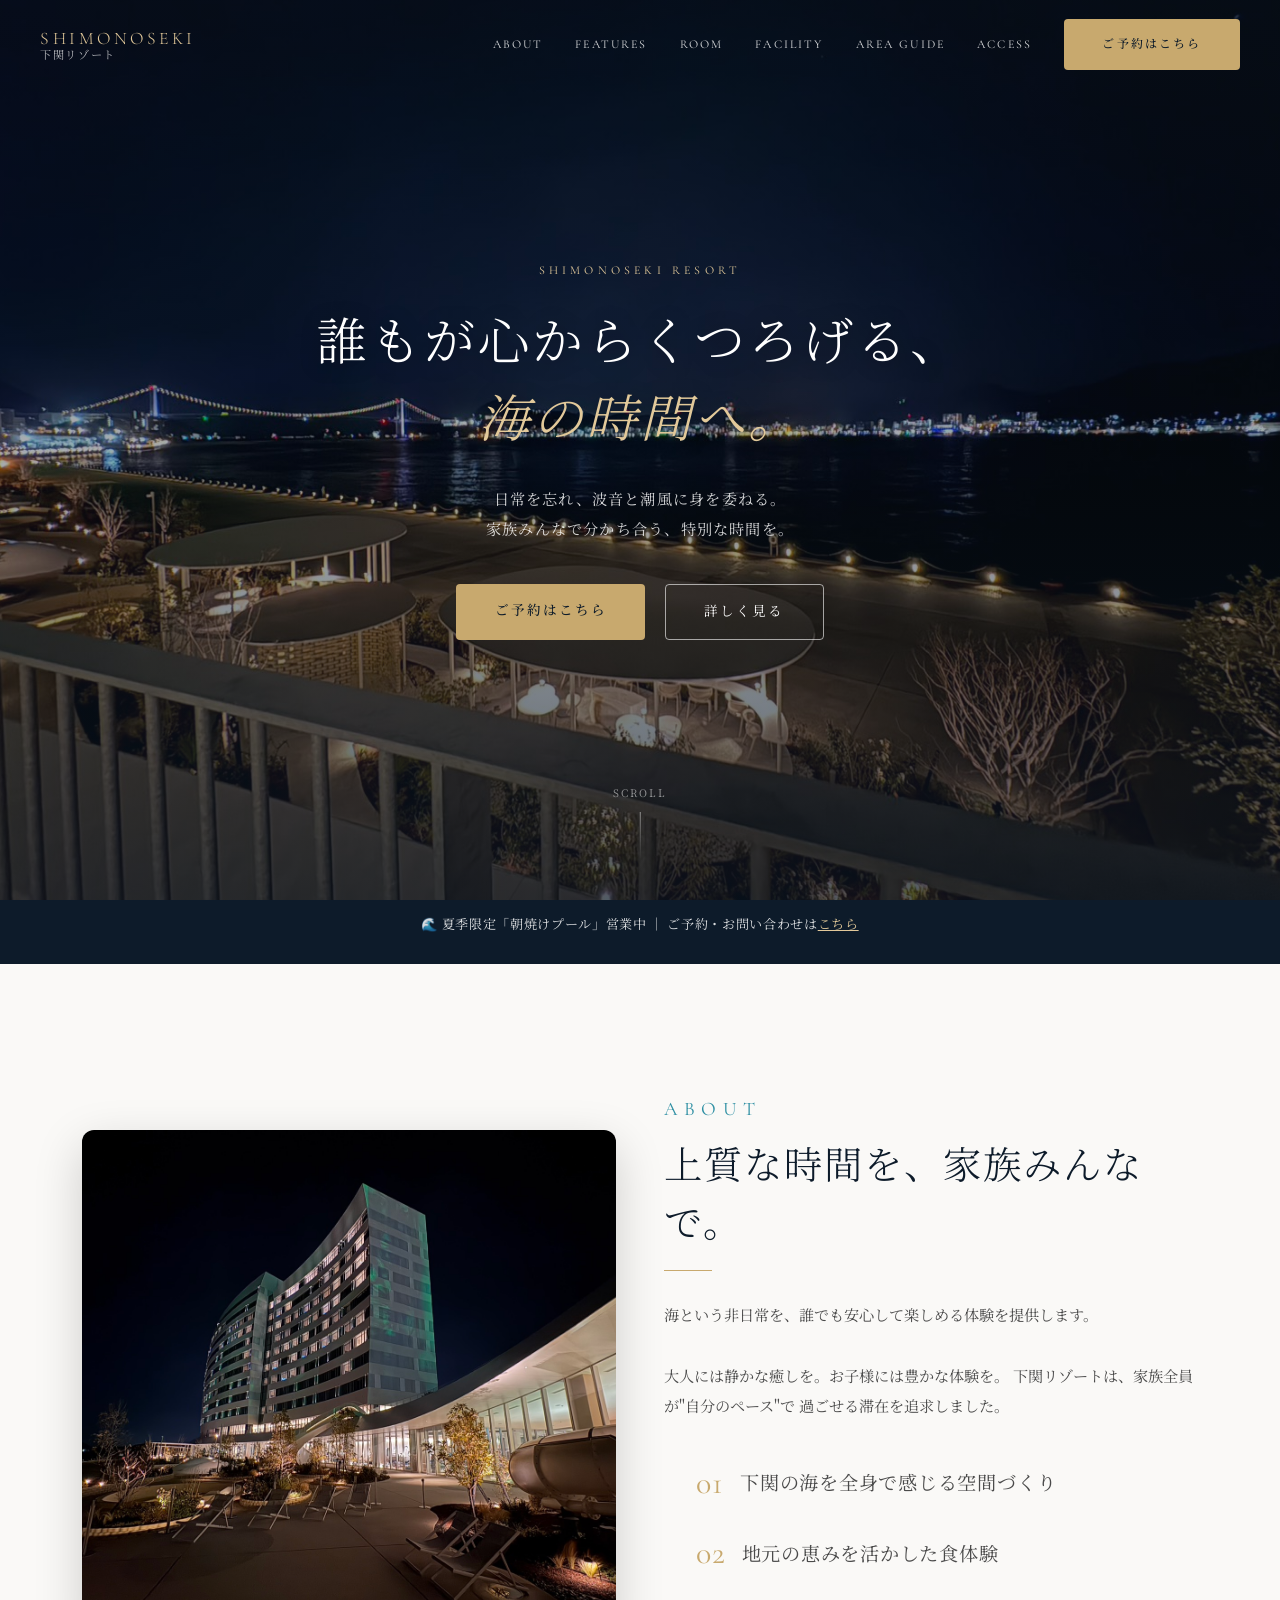
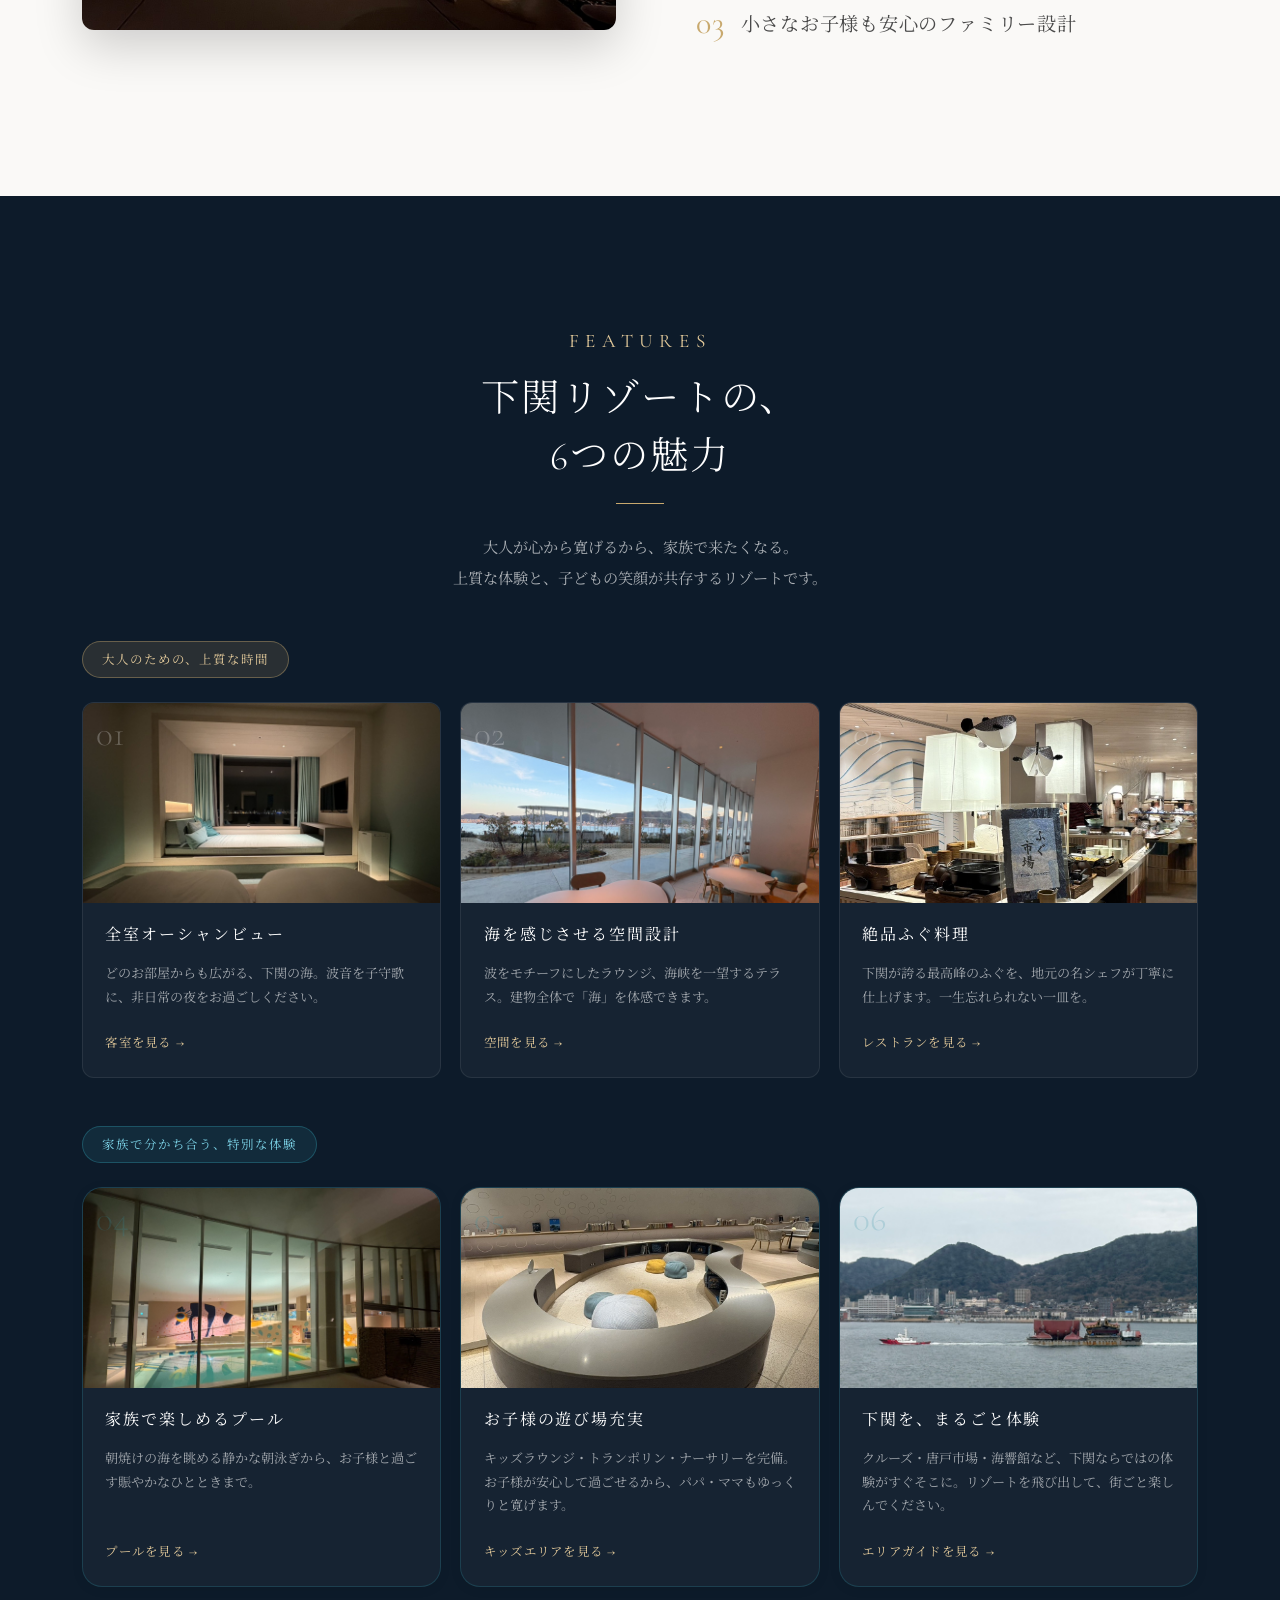
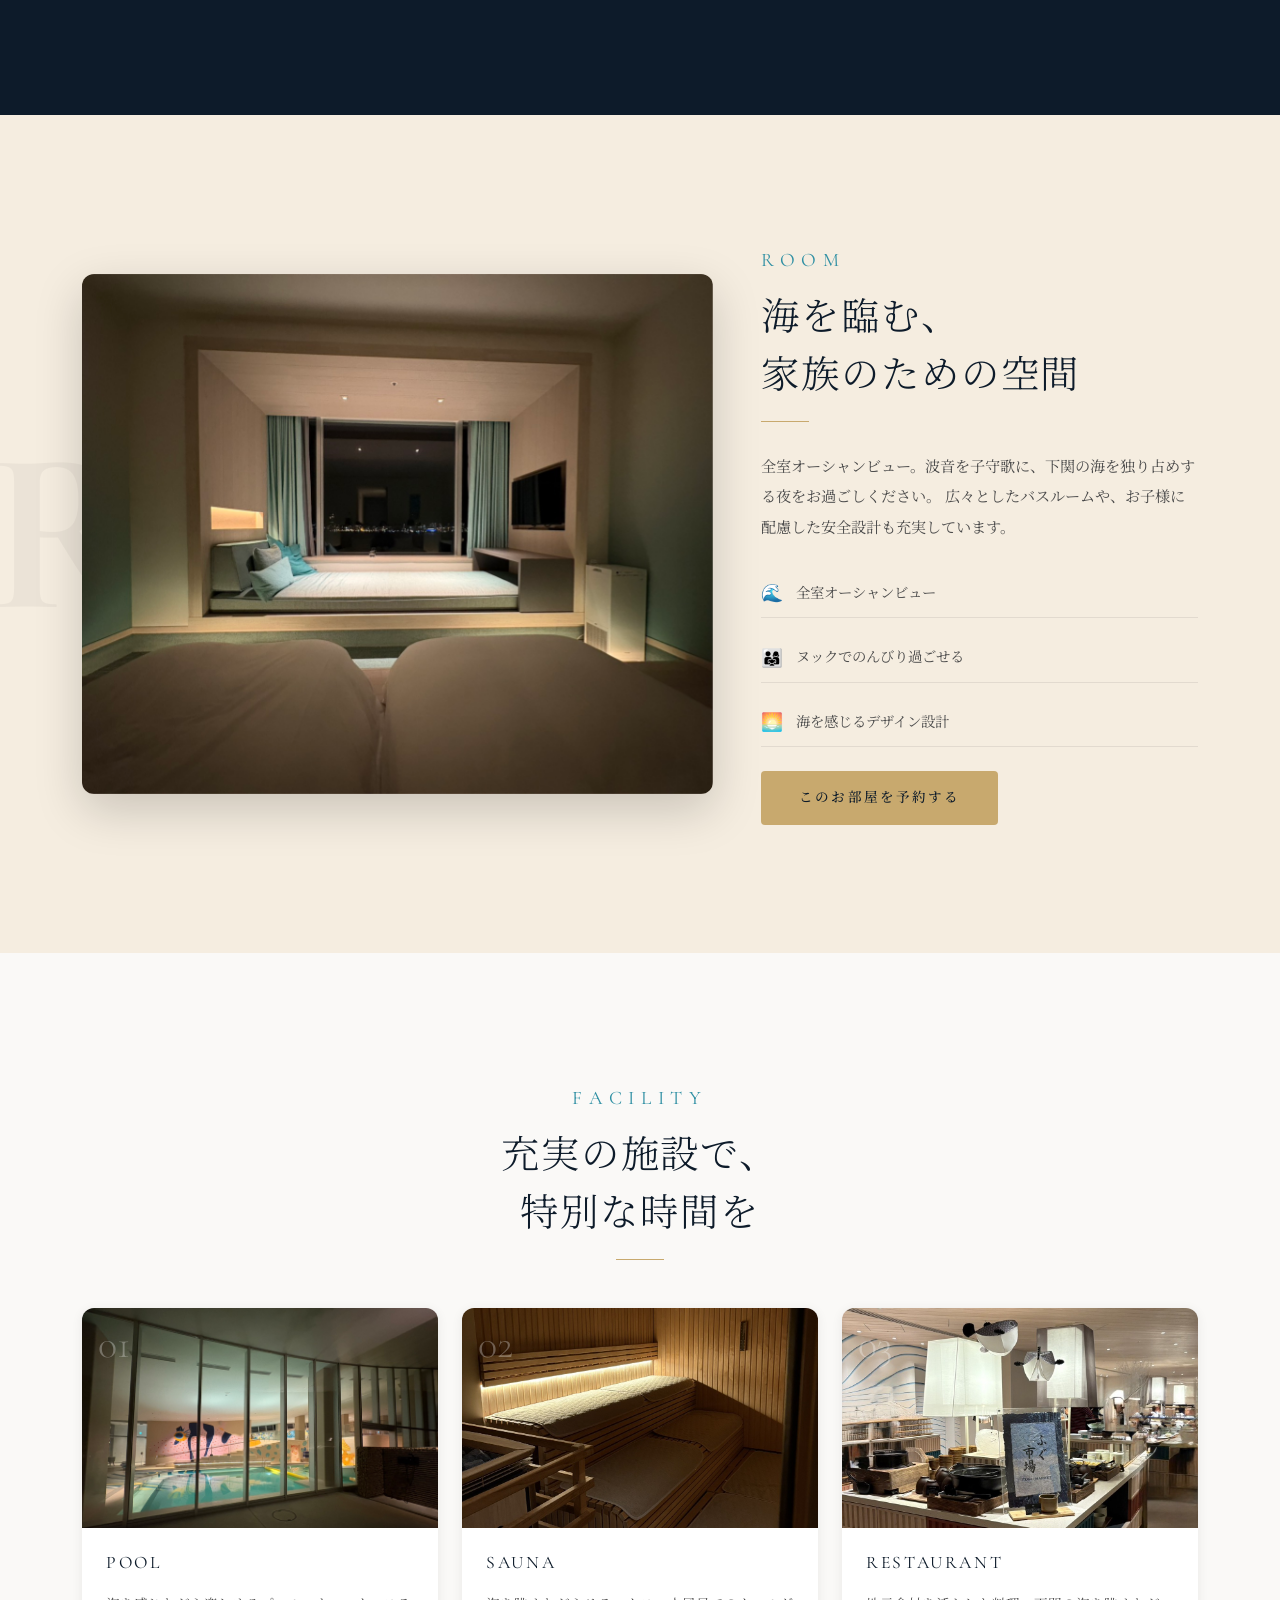
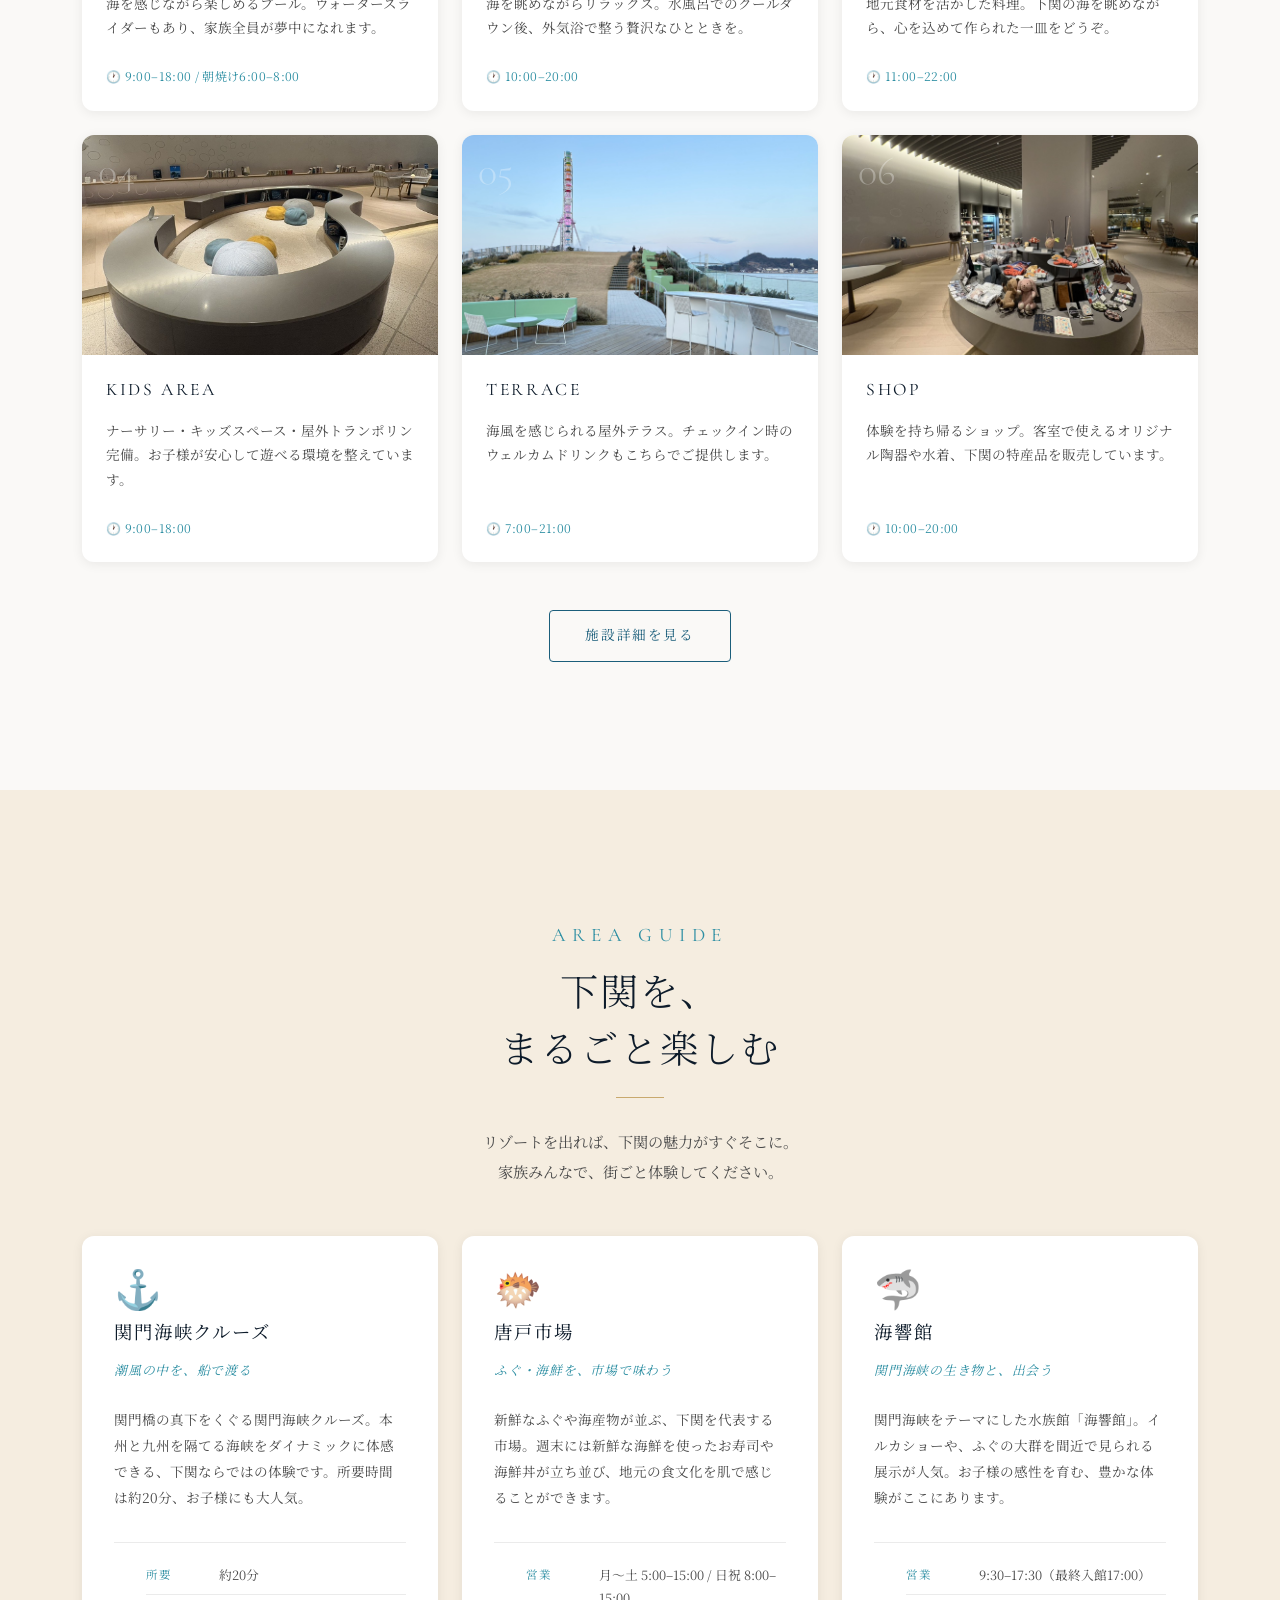
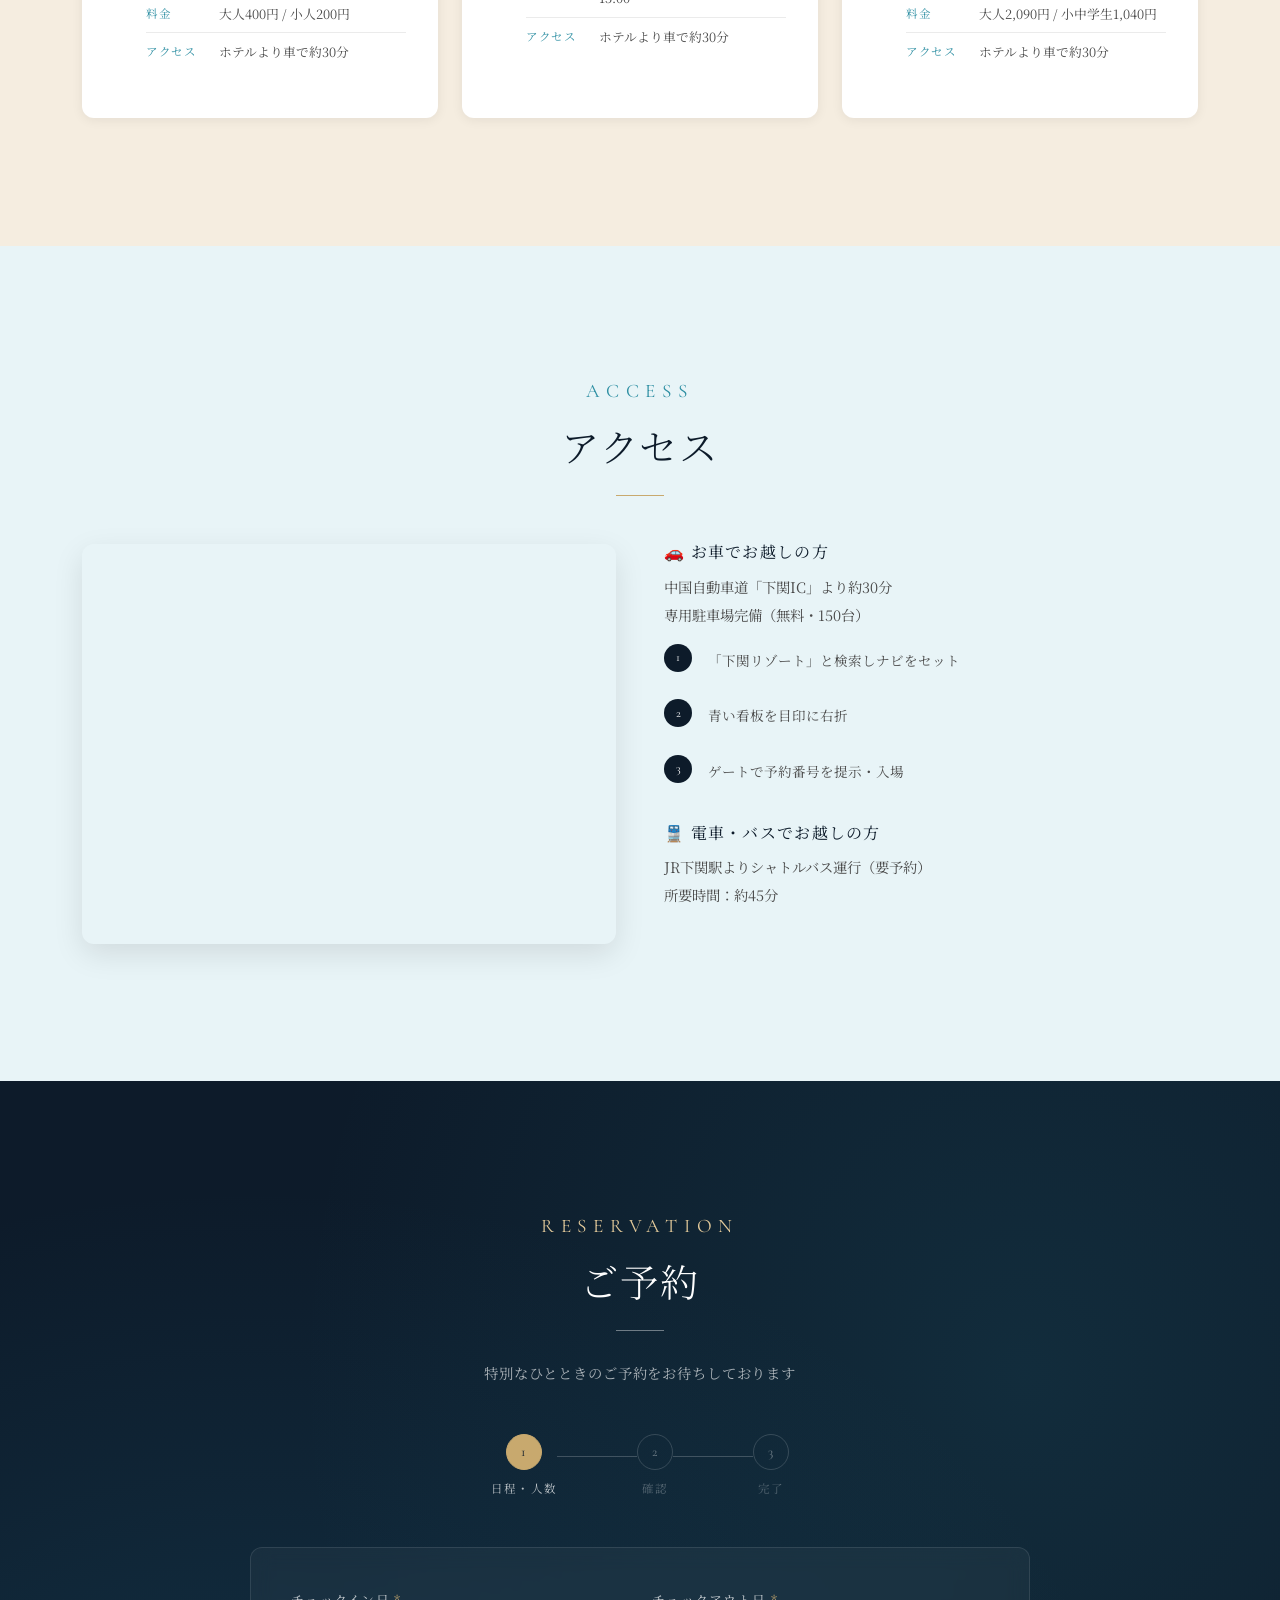
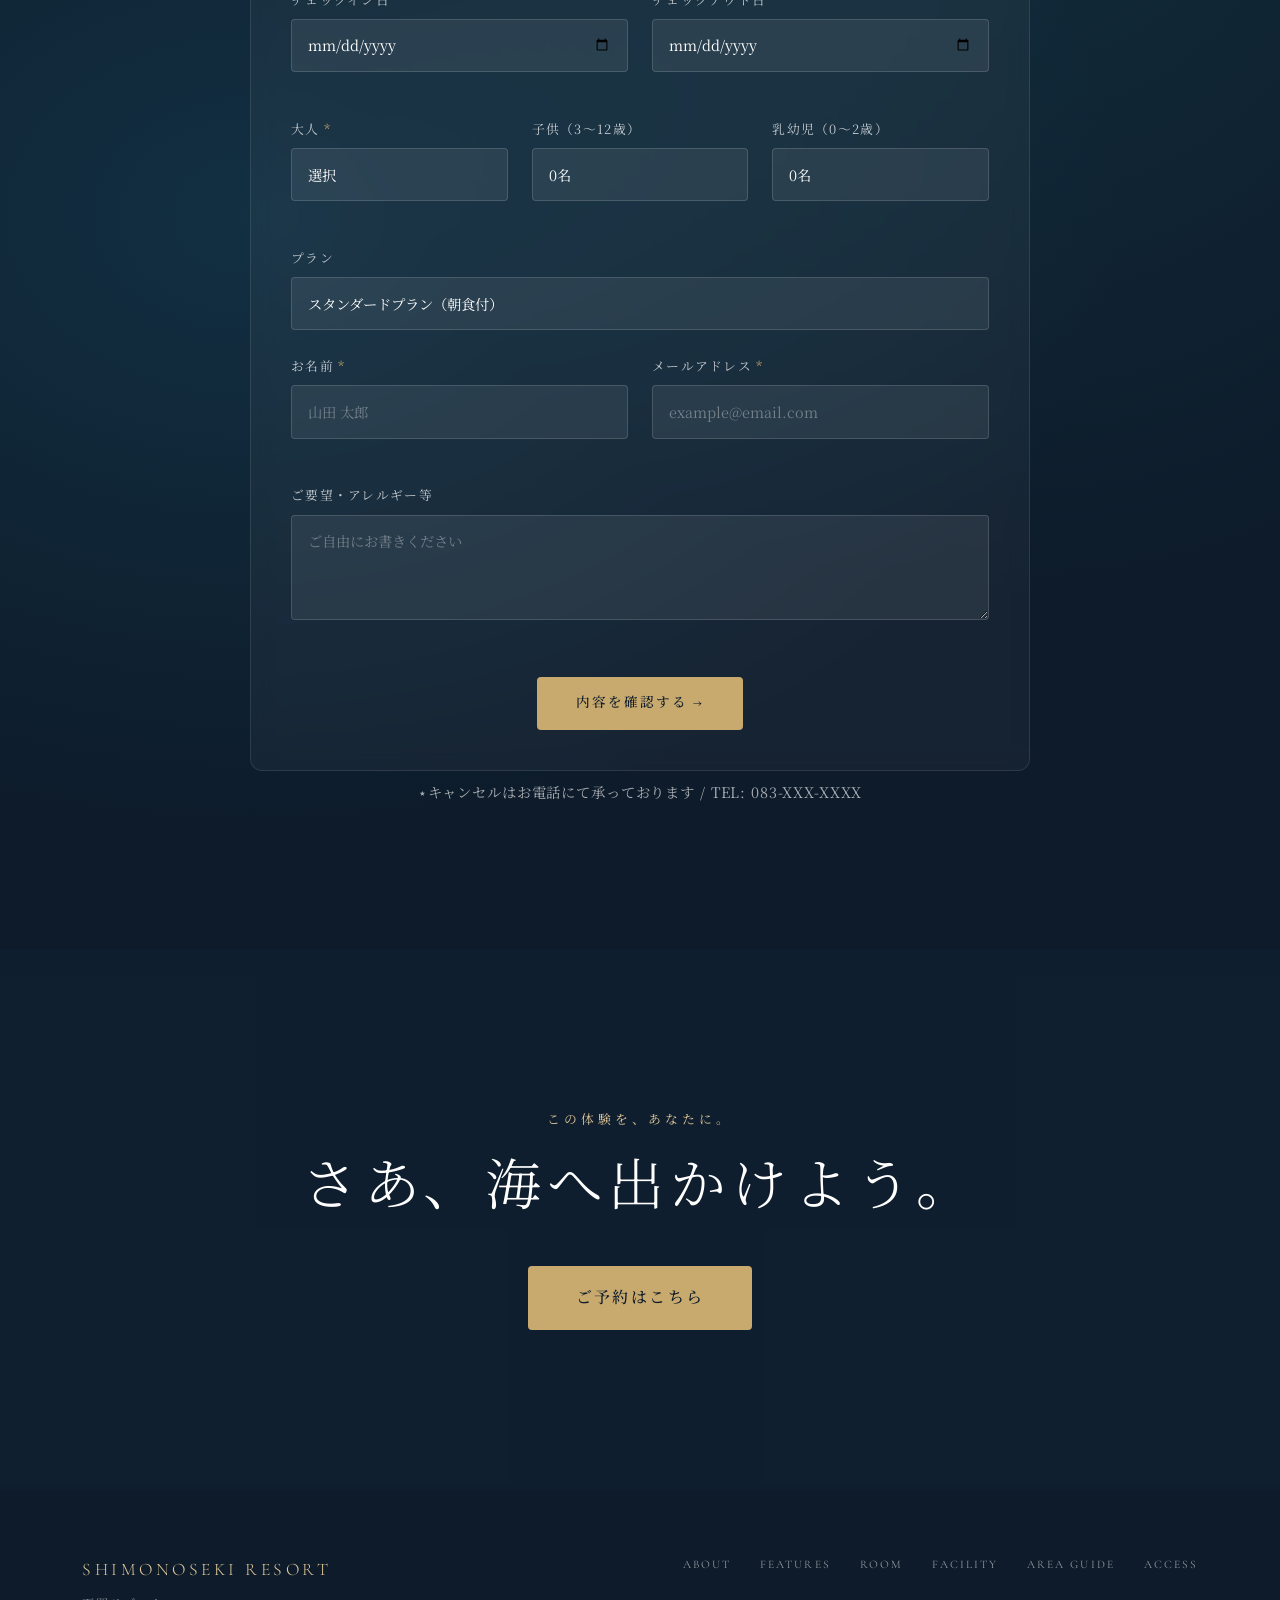
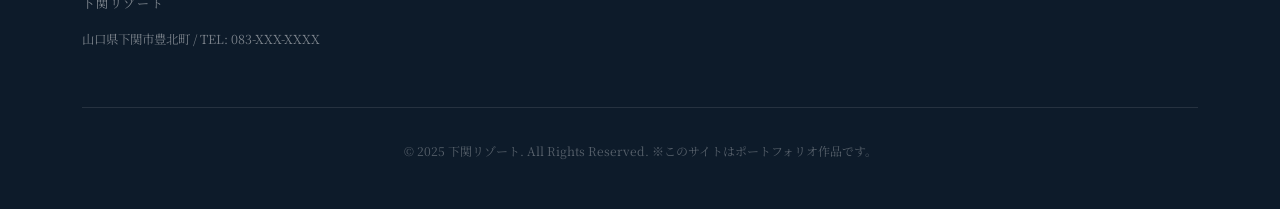
==== index.html @ d83ba0ad "初回コミット" ====
<!DOCTYPE html>
<html lang="ja">
<head>
  <meta charset="UTF-8">
  <meta name="viewport" content="width=device-width, initial-scale=1.0">
  <title>下関リゾート | 海と過ごす、特別な時間</title>
  <link href="https://fonts.googleapis.com/css2?family=Noto+Serif+JP:wght@300;400;500;700&family=Cormorant+Garamond:ital,wght@0,300;0,400;1,300;1,400&display=swap" rel="stylesheet">
  <link href="https://cdn.jsdelivr.net/npm/bootstrap@5.3.0/dist/css/bootstrap.min.css" rel="stylesheet">
  <link rel="stylesheet" href="style.css">
</head>
<body>

  <!-- ===== HEADER ===== -->
  <header id="site-header">
    <div class="header-inner">
      <a href="#" class="logo">
        <span class="logo-en">SHIMONOSEKI</span>
        <span class="logo-ja">下関リゾート</span>
      </a>
      <button class="nav-toggle" id="navToggle" aria-label="メニュー">
        <span></span><span></span><span></span>
      </button>
      <nav class="main-nav" id="mainNav">
        <a href="#about">ABOUT</a>
        <a href="#features">FEATURES</a>
        <a href="#room">ROOM</a>
        <a href="#facility">FACILITY</a>
        <a href="#area-guide">AREA GUIDE</a>
        <a href="#access">ACCESS</a>
        <a href="#reservation" class="btn-primary-custom">ご予約はこちら</a>
      </nav>
    </div>
  </header>

  <!-- ===== FIRST VIEW ===== -->
  <section class="fv" id="top">
    <div class="fv-overlay"></div>
    <div class="fv-bg"></div>
    <div class="fv-content">
      <p class="fv-sub fade-up">SHIMONOSEKI RESORT</p>
      <h1 class="fv-heading fade-up delay-1">
        誰もが心からくつろげる、<br><em>海の時間へ。</em>
      </h1>
      <p class="fv-desc fade-up delay-2">日常を忘れ、波音と潮風に身を委ねる。<br>家族みんなで分かち合う、特別な時間を。</p>
      <div class="fv-actions fade-up delay-3">
        <a href="#reservation" class="btn-primary-custom">ご予約はこちら</a>
        <a href="#about" class="btn-ghost-custom">詳しく見る</a>
      </div>
    </div>
    <div class="fv-scroll-hint">
      <span>SCROLL</span>
      <div class="scroll-line"></div>
    </div>
  </section>

  <!-- ===== NOTICE BAR ===== -->
  <div class="notice-bar">
    <p>🌊 夏季限定「朝焼けプール」営業中 ｜ ご予約・お問い合わせは<a href="#reservation">こちら</a></p>
  </div>

  <!-- ===== ABOUT / CONCEPT ===== -->
  <section class="section-about" id="about">
    <div class="container">
      <div class="row align-items-center g-5">
        <div class="col-lg-6">
          <div class="about-img-wrap">
            <img src="images/resort_concept.jpg" alt="下関リゾートの海と客室" class="about-img-main">
            <div class="about-img-accent"></div>
          </div>
        </div>
        <div class="col-lg-6">
          <div class="section-label">ABOUT</div>
          <h2 class="section-heading">上質な時間を、家族みんなで。</h2>
          <div class="section-divider"></div>
          <p class="section-body">
            海という非日常を、誰でも安心して楽しめる体験を提供します。<br><br>
            大人には静かな癒しを。お子様には豊かな体験を。
            下関リゾートは、家族全員が"自分のペース"で
            過ごせる滞在を追求しました。
          </p>
          <ul class="concept-list">
            <li><span>01</span> 下関の海を全身で感じる空間づくり</li>
            <li><span>02</span> 地元の恵みを活かした食体験</li>
            <li><span>03</span> 小さなお子様も安心のファミリー設計</li>
          </ul>
        </div>
      </div>
    </div>
  </section>

  <!-- ===== FEATURES ===== -->
  <section class="section-features" id="features">
    <div class="container">

      <!-- 見出し -->
      <div class="text-center mb-5">
        <div class="section-label">FEATURES</div>
        <h2 class="section-heading">下関リゾートの、<br>6つの魅力</h2>
        <div class="section-divider mx-auto"></div>
        <p class="section-body" style="max-width:520px; margin:0 auto;">
          大人が心から寛げるから、家族で来たくなる。<br>
          上質な体験と、子どもの笑顔が共存するリゾートです。
        </p>
      </div>

      <!-- 大人向け -->
      <div class="features-axis-label">
        <span class="axis-tag axis-adult">大人のための、上質な時間</span>
      </div>
      <div class="features-grid mb-5">

        <!-- 1: 全室オーシャンビュー → ROOMへ -->
        <a href="#room" class="feature-card reveal visible">
          <div class="feature-img">
            <img src="images/room_features.jpg" alt="全室オーシャンビュー">
            <div class="feature-num">01</div>
          </div>
          <div class="feature-body">
            <h3>全室オーシャンビュー</h3>
            <p>どのお部屋からも広がる、下関の海。波音を子守歌に、非日常の夜をお過ごしください。</p>
            <span class="feature-link">客室を見る →</span>
          </div>
        </a>

        <!-- 2: 海を感じさせる設計 → design.htmlへ -->
        <a href="pages/design.html" class="feature-card reveal visible">
          <div class="feature-img">
            <img src="images/lounge.jpg" alt="海を感じさせる空間設計">
            <div class="feature-num">02</div>
          </div>
          <div class="feature-body">
            <h3>海を感じさせる空間設計</h3>
            <p>波をモチーフにしたラウンジ、海峡を一望するテラス。建物全体で「海」を体感できます。</p>
            <span class="feature-link">空間を見る →</span>
          </div>
        </a>

        <!-- 3: 絶品ふぐ料理 → facility.html#restaurant へ -->
        <a href="pages/facility.html#restaurant" class="feature-card reveal visible">
          <div class="feature-img">
            <img src="images/restaurant.jpg" alt="絶品ふぐ料理">
            <div class="feature-num">03</div>
          </div>
          <div class="feature-body">
            <h3>絶品ふぐ料理</h3>
            <p>下関が誇る最高峰のふぐを、地元の名シェフが丁寧に仕上げます。一生忘れられない一皿を。</p>
            <span class="feature-link">レストランを見る →</span>
          </div>
        </a>

      </div>

      <!-- 家族向け -->
      <div class="features-axis-label features-axis-label--family">
        <span class="axis-tag axis-family">家族で分かち合う、特別な体験</span>
      </div>
      <div class="features-grid features-grid--family">

        <!-- 4: 家族で楽しめるプール → facility.html#pool へ -->
        <a href="pages/facility.html#pool" class="feature-card feature-card--family reveal visible">
          <div class="feature-img">
            <img src="images/pool.jpg" alt="家族で楽しめるプール">
            <div class="feature-num">04</div>
          </div>
          <div class="feature-body">
            <h3>家族で楽しめるプール</h3>
            <p>朝焼けの海を眺める静かな朝泳ぎから、お子様と過ごす賑やかなひとときまで。</p>
            <span class="feature-link">プールを見る →</span>
          </div>
        </a>

        <!-- 5: お子様の遊び場充実 → facility.html#kids へ -->
        <a href="pages/facility.html#kids" class="feature-card feature-card--family reveal visible">
          <div class="feature-img">
            <img src="images/kids.jpg" alt="お子様の遊び場">
            <div class="feature-num">05</div>
          </div>
          <div class="feature-body">
            <h3>お子様の遊び場充実</h3>
            <p>キッズラウンジ・トランポリン・ナーサリーを完備。お子様が安心して過ごせるから、パパ・ママもゆっくりと寛げます。</p>
            <span class="feature-link">キッズエリアを見る →</span>
          </div>
        </a>

        <!-- 6: 下関を体験 → #area-guide へ -->
        <a href="#area-guide" class="feature-card feature-card--family reveal visible">
          <div class="feature-img">
            <img src="images/simonoseki.jpg" alt="下関を体験">
            <div class="feature-num">06</div>
          </div>
          <div class="feature-body">
            <h3>下関を、まるごと体験</h3>
            <p>クルーズ・唐戸市場・海響館など、下関ならではの体験がすぐそこに。リゾートを飛び出して、街ごと楽しんでください。</p>
            <span class="feature-link">エリアガイドを見る →</span>
          </div>
        </a>

      </div>
    </div>
  </section>

  <!-- ===== ROOM ===== -->
  <section class="section-room" id="room">
    <div class="room-bg-text">ROOM</div>
    <div class="container">
      <div class="row align-items-center g-5">
        <div class="col-lg-7">
          <div id="carouselRoom" class="carousel slide room-carousel" data-bs-ride="carousel">
            <div class="carousel-inner">
              <div class="carousel-item active">
                <img src="images/room.jpg" class="d-block w-100" alt="客室1">
              </div>
              <div class="carousel-item">
                <img src="images/room2.jpg" class="d-block w-100" alt="客室2">
              </div>
              <div class="carousel-item">
                <img src="images/room3.jpg" class="d-block w-100" alt="客室3">
              </div>
            </div>
            <button class="carousel-control-prev" type="button" data-bs-target="#carouselRoom" data-bs-slide="prev">
              <span class="carousel-control-prev-icon" aria-hidden="true"></span>
              <span class="visually-hidden">前へ</span>
            </button>
            <button class="carousel-control-next" type="button" data-bs-target="#carouselRoom" data-bs-slide="next">
              <span class="carousel-control-next-icon" aria-hidden="true"></span>
              <span class="visually-hidden">次へ</span>
            </button>
          </div> 
        </div>
        <div class="col-lg-5">
          <div class="section-label">ROOM</div>
          <h2 class="section-heading">海を臨む、<br>家族のための空間</h2>
          <div class="section-divider"></div>
          <p class="section-body">
            全室オーシャンビュー。波音を子守歌に、下関の海を独り占めする夜をお過ごしください。
            広々としたバスルームや、お子様に配慮した安全設計も充実しています。
          </p>
          <div class="room-features">
            <div class="room-feature-item">
              <span class="feature-icon">🌊</span>
              <span>全室オーシャンビュー</span>
            </div>
            <div class="room-feature-item">
              <span class="feature-icon">👨‍👩‍👧</span>
              <span>ヌックでのんびり過ごせる</span>
            </div>
            <div class="room-feature-item">
              <span class="feature-icon">🌅</span>
              <span>海を感じるデザイン設計</span>
            </div>
          </div>
          <a href="#reservation" class="btn-primary-custom mt-4 d-inline-block">このお部屋を予約する</a>
        </div>
      </div>
    </div>
  </section>

  <!-- ===== FACILITY ===== -->
  <section class="section-facility" id="facility">
    <div class="container">
      <div class="text-center mb-5">
        <div class="section-label">FACILITY</div>
        <h2 class="section-heading">充実の施設で、<br>特別な時間を</h2>
        <div class="section-divider mx-auto"></div>
      </div>
      <div class="row g-4">
        <div class="col-md-6 col-lg-4">
          <div class="facility-card">
            <div class="facility-img-wrap">
              <img src="images/pool.jpg" alt="プール">
              <div class="facility-num">01</div>
            </div>
            <div class="facility-body">
              <h3>POOL</h3>
              <p>海を感じながら楽しめるプール。ウォータースライダーもあり、家族全員が夢中になれます。</p>
              <span class="facility-time">🕐 9:00–18:00 / 朝焼け6:00–8:00</span>
            </div>
          </div>
        </div>
        <div class="col-md-6 col-lg-4">
          <div class="facility-card">
            <div class="facility-img-wrap">
              <img src="images/sauna.jpg" alt="サウナ">
              <div class="facility-num">02</div>
            </div>
            <div class="facility-body">
              <h3>SAUNA</h3>
              <p>海を眺めながらリラックス。水風呂でのクールダウン後、外気浴で整う贅沢なひとときを。</p>
              <span class="facility-time">🕐 10:00–20:00</span>
            </div>
          </div>
        </div>
        <div class="col-md-6 col-lg-4">
          <div class="facility-card">
            <div class="facility-img-wrap">
              <img src="images/restaurant.jpg" alt="レストラン">
              <div class="facility-num">03</div>
            </div>
            <div class="facility-body">
              <h3>RESTAURANT</h3>
              <p>地元食材を活かした料理。下関の海を眺めながら、心を込めて作られた一皿をどうぞ。</p>
              <span class="facility-time">🕐 11:00–22:00</span>
            </div>
          </div>
        </div>
        <div class="col-md-6 col-lg-4">
          <div class="facility-card">
            <div class="facility-img-wrap">
              <img src="images/kids.jpg" alt="キッズ">
              <div class="facility-num">04</div>
            </div>
            <div class="facility-body">
              <h3>KIDS AREA</h3>
              <p>ナーサリー・キッズスペース・屋外トランポリン完備。お子様が安心して遊べる環境を整えています。</p>
              <span class="facility-time">🕐 9:00–18:00</span>
            </div>
          </div>
        </div>
        <div class="col-md-6 col-lg-4">
          <div class="facility-card">
            <div class="facility-img-wrap">
              <img src="images/terrace.jpg" alt="テラス">
              <div class="facility-num">05</div>
            </div>
            <div class="facility-body">
              <h3>TERRACE</h3>
              <p>海風を感じられる屋外テラス。チェックイン時のウェルカムドリンクもこちらでご提供します。</p>
              <span class="facility-time">🕐 7:00–21:00</span>
            </div>
          </div>
        </div>
        <div class="col-md-6 col-lg-4">
          <div class="facility-card">
            <div class="facility-img-wrap">
              <img src="images/shop.jpg" alt="ショップ">
              <div class="facility-num">06</div>
            </div>
            <div class="facility-body">
              <h3>SHOP</h3>
              <p>体験を持ち帰るショップ。客室で使えるオリジナル陶器や水着、下関の特産品を販売しています。</p>
              <span class="facility-time">🕐 10:00–20:00</span>
            </div>
          </div>
        </div>
      </div>
      <div class="text-center mt-5">
        <a href="pages/facility.html" class="btn-outline-custom">施設詳細を見る</a>
      </div>
    </div>
  </section>

  <!-- ===== 下関を体験 ===== -->
  <section class="section-shimonoseki" id="area-guide">
    <div class="container">
      <div class="text-center mb-5">
        <div class="section-label">AREA GUIDE</div>
        <h2 class="section-heading">下関を、<br>まるごと楽しむ</h2>
        <div class="section-divider mx-auto"></div>
        <p class="section-body" style="max-width:480px; margin: 0 auto;">
          リゾートを出れば、下関の魅力がすぐそこに。<br>
          家族みんなで、街ごと体験してください。
        </p>
      </div>
      <div class="shimo-grid">

        <div class="shimo-card reveal visible">
          <div class="shimo-icon">⚓</div>
          <div class="shimo-body">
            <h3>関門海峡クルーズ</h3>
            <p class="shimo-catch">潮風の中を、船で渡る</p>
            <p>関門橋の真下をくぐる関門海峡クルーズ。本州と九州を隔てる海峡をダイナミックに体感できる、下関ならではの体験です。所要時間は約20分、お子様にも大人気。</p>
            <ul class="shimo-info">
              <li><span>所要</span>約20分</li>
              <li><span>料金</span>大人400円 / 小人200円</li>
              <li><span>アクセス</span>ホテルより車で約30分</li>
            </ul>
          </div>
        </div>

        <div class="shimo-card reveal visible">
          <div class="shimo-icon">🐡</div>
          <div class="shimo-body">
            <h3>唐戸市場</h3>
            <p class="shimo-catch">ふぐ・海鮮を、市場で味わう</p>
            <p>新鮮なふぐや海産物が並ぶ、下関を代表する市場。週末には新鮮な海鮮を使ったお寿司や海鮮丼が立ち並び、地元の食文化を肌で感じることができます。</p>
            <ul class="shimo-info">
              <li><span>営業</span>月〜土 5:00–15:00 / 日祝 8:00–15:00</li>
              <li><span>アクセス</span>ホテルより車で約30分</li>
            </ul>
          </div>
        </div>

        <div class="shimo-card reveal visible">
          <div class="shimo-icon">🦈</div>
          <div class="shimo-body">
            <h3>海響館</h3>
            <p class="shimo-catch">関門海峡の生き物と、出会う</p>
            <p>関門海峡をテーマにした水族館「海響館」。イルカショーや、ふぐの大群を間近で見られる展示が人気。お子様の感性を育む、豊かな体験がここにあります。</p>
            <ul class="shimo-info">
              <li><span>営業</span>9:30–17:30（最終入館17:00）</li>
              <li><span>料金</span>大人2,090円 / 小中学生1,040円</li>
              <li><span>アクセス</span>ホテルより車で約30分</li>
            </ul>
          </div>
        </div>

      </div>
    </div>
  </section>

  <!-- ===== ACCESS ===== -->
  <section class="section-access" id="access">
    <div class="container">
      <div class="text-center mb-5">
        <div class="section-label">ACCESS</div>
        <h2 class="section-heading">アクセス</h2>
        <div class="section-divider mx-auto"></div>
      </div>
      <div class="row g-5">
        <div class="col-lg-6">
          <div class="access-map">
            <a href="https://www.google.com/maps?q=山口県下関市あるかぽーと" target="_blank">
              <iframe
                src="https://www.google.com/maps?q=山口県下関市あるかぽーと&output=embed"
                loading="lazy">
              </iframe>
            </a>
          </div>
        </div>
        <div class="col-lg-6">
          <div class="access-info">
            <div class="access-block">
              <h4>🚗 お車でお越しの方</h4>
              <p>中国自動車道「下関IC」より約30分<br>専用駐車場完備（無料・150台）</p>
              <div class="parking-steps">
                <div class="step">
                  <span class="step-num">1</span>
                  <p>「下関リゾート」と検索しナビをセット</p>
                </div>
                <div class="step">
                  <span class="step-num">2</span>
                  <p>青い看板を目印に右折</p>
                </div>
                <div class="step">
                  <span class="step-num">3</span>
                  <p>ゲートで予約番号を提示・入場</p>
                </div>
              </div>
            </div>
            <div class="access-block mt-4">
              <h4>🚆 電車・バスでお越しの方</h4>
              <p>JR下関駅よりシャトルバス運行（要予約）<br>所要時間：約45分</p>
            </div>
          </div>
        </div>
      </div>
    </div>
  </section>

  <!-- ===== RESERVATION ===== -->
  <section class="section-reservation" id="reservation">
    <div class="reservation-overlay"></div>
    <div class="container position-relative">
      <div class="text-center mb-5">
        <div class="section-label light">RESERVATION</div>
        <h2 class="section-heading light">ご予約</h2>
        <div class="section-divider mx-auto light"></div>
        <p class="reservation-desc">特別なひとときのご予約をお待ちしております</p>
      </div>

      <!-- Step Indicator -->
      <div class="reservation-steps">
        <div class="res-step active" id="step-indicator-1">
          <span class="step-circle">1</span>
          <span class="step-label">日程・人数</span>
        </div>
        <div class="step-line"></div>
        <div class="res-step" id="step-indicator-2">
          <span class="step-circle">2</span>
          <span class="step-label">確認</span>
        </div>
        <div class="step-line"></div>
        <div class="res-step" id="step-indicator-3">
          <span class="step-circle">3</span>
          <span class="step-label">完了</span>
        </div>
      </div>

      <!-- STEP 1: Form -->
      <div class="reservation-form-wrap" id="reservationStep1">
        <div class="res-form-card">
          <div class="row g-4">
            <div class="col-md-6">
              <label class="form-label-custom">チェックイン日 <span class="required">*</span></label>
              <input type="date" id="checkin" class="form-input-custom">
              <div class="form-error" id="checkin-error"></div>
            </div>
            <div class="col-md-6">
              <label class="form-label-custom">チェックアウト日 <span class="required">*</span></label>
              <input type="date" id="checkout" class="form-input-custom">
              <div class="form-error" id="checkout-error"></div>
            </div>
            <div class="col-md-4">
              <label class="form-label-custom">大人 <span class="required">*</span></label>
              <select id="adults" class="form-input-custom">
                <option value="">選択</option>
                <option value="1">1名</option>
                <option value="2">2名</option>
                <option value="3">3名</option>
                <option value="4">4名</option>
              </select>
              <div class="form-error" id="adults-error"></div>
            </div>
            <div class="col-md-4">
              <label class="form-label-custom">子供（3〜12歳）</label>
              <select id="children" class="form-input-custom">
                <option value="0">0名</option>
                <option value="1">1名</option>
                <option value="2">2名</option>
                <option value="3">3名</option>
              </select>
            </div>
            <div class="col-md-4">
              <label class="form-label-custom">乳幼児（0〜2歳）</label>
              <select id="infants" class="form-input-custom">
                <option value="0">0名</option>
                <option value="1">1名</option>
                <option value="2">2名</option>
              </select>
            </div>
            <div class="col-12">
              <label class="form-label-custom">プラン</label>
              <select id="plan" class="form-input-custom">
                <option value="standard">スタンダードプラン（朝食付）</option>
                <option value="premium">プレミアムプラン（2食付）</option>
                <option value="family">ファミリープラン（2食付＋キッズサービス）</option>
              </select>
            </div>
            <div class="col-md-6">
              <label class="form-label-custom">お名前 <span class="required">*</span></label>
              <input type="text" id="guestName" class="form-input-custom" placeholder="山田 太郎">
              <div class="form-error" id="name-error"></div>
            </div>
            <div class="col-md-6">
              <label class="form-label-custom">メールアドレス <span class="required">*</span></label>
              <input type="email" id="guestEmail" class="form-input-custom" placeholder="example@email.com">
              <div class="form-error" id="email-error"></div>
            </div>
            <div class="col-12">
              <label class="form-label-custom">ご要望・アレルギー等</label>
              <textarea id="requests" class="form-input-custom" rows="3" placeholder="ご自由にお書きください"></textarea>
            </div>
          </div>
          <div class="text-center mt-5">
            <button class="btn-primary-custom" id="toConfirmBtn" onclick="goToConfirm()">内容を確認する →</button>
          </div>
        </div>
      </div>

      <!-- STEP 2: Confirm -->
      <div class="reservation-form-wrap d-none" id="reservationStep2">
        <div class="res-form-card confirm-card">
          <h3 class="confirm-title">予約内容のご確認</h3>
          <div id="confirmDetails" class="confirm-details"></div>
          <div class="confirm-notice">
            <p>⚠️ キャンセルポリシー：3日前まで無料。2日前より宿泊料金の50%、当日は100%のキャンセル料が発生します。</p>
          </div>
          <div class="d-flex justify-content-center gap-3 mt-4 flex-wrap">
            <button class="btn-outline-custom" onclick="backToForm()">← 修正する</button>
            <button class="btn-primary-custom" onclick="completeReservation()">予約を確定する</button>
          </div>
        </div>
      </div>

      <!-- STEP 3: Complete -->
      <div class="reservation-form-wrap d-none" id="reservationStep3">
        <div class="res-form-card complete-card text-center">
          <div class="complete-icon">✓</div>
          <h3 class="complete-title">ご予約が完了しました</h3>
          <p class="complete-desc">ご予約いただきありがとうございます。<br>確認メールをお送りしますので、ご確認ください。</p>
          <div id="completeDetails" class="complete-details"></div>
          <button class="btn-primary-custom mt-4" onclick="resetReservation()">TOPに戻る</button>
        </div>
      </div>

      <p class="reservation-desc text-center">⋆キャンセルはお電話にて承っております / TEL: 083-XXX-XXXX</p>
    </div>
  </section>

  <!-- ===== CTA ===== -->
  <section class="section-cta">
    <div class="cta-overlay"></div>
    <div class="container text-center position-relative">
      <p class="cta-sub">この体験を、あなたに。</p>
      <h2 class="cta-heading">さあ、海へ出かけよう。</h2>
      <a href="#reservation" class="btn-primary-custom btn-lg-custom">ご予約はこちら</a>
    </div>
  </section>

  <!-- ===== FOOTER ===== -->
  <footer class="site-footer">
    <div class="container">
      <div class="footer-inner">
        <div class="footer-brand">
          <span class="logo-en">SHIMONOSEKI RESORT</span>
          <span class="logo-ja-sm">下関リゾート</span>
          <p>山口県下関市豊北町 / TEL: 083-XXX-XXXX</p>
        </div>
        <nav class="footer-nav">
          <a href="#about">ABOUT</a>
        <a href="#features">FEATURES</a>
        <a href="#room">ROOM</a>
        <a href="#facility">FACILITY</a>
        <a href="#area-guide">AREA GUIDE</a>
        <a href="#access">ACCESS</a>
        </nav>
      </div>
      <div class="footer-bottom">
        <p>© 2025 下関リゾート. All Rights Reserved. ※このサイトはポートフォリオ作品です。</p>
      </div>
    </div>
  </footer>

  <script src="https://cdn.jsdelivr.net/npm/bootstrap@5.3.0/dist/js/bootstrap.bundle.min.js"></script>
  <script src="main.js"></script>
</body>
</html>
---- style.css ----
/* ============================================================
   下関リゾート - style.css
   Design: Luxury coastal resort, refined minimal aesthetic
   ============================================================ */

/* ---- CSS Variables ---- */
:root {
  --navy:       #0d1b2a;
  --navy-mid:   #1a2f44;
  --ocean:      #1b5e7b;
  --sea:        #2e8fa3;
  --foam:       #e8f4f7;
  --sand:       #f5ede0;
  --gold:       #c8a96e;
  --gold-light: #e2c99a;
  --white:      #ffffff;
  --off-white:  #faf9f7;
  --text-dark:  #1a1a1a;
  --text-mid:   #4a4a4a;
  --text-light: #7a7a7a;
  --border:     rgba(0,0,0,0.08);

  --font-serif:  'Cormorant Garamond', 'Noto Serif JP', serif;
  --font-body:   'Noto Serif JP', serif;

  --shadow-sm:  0 2px 12px rgba(0,0,0,0.07);
  --shadow-md:  0 8px 32px rgba(0,0,0,0.12);
  --shadow-lg:  0 16px 48px rgba(0,0,0,0.18);

  --radius:     4px;
  --radius-lg:  12px;

  --transition: 0.35s cubic-bezier(0.25, 0.46, 0.45, 0.94);
}

/* ---- Reset & Base ---- */
*, *::before, *::after { box-sizing: border-box; margin: 0; padding: 0; }

html {
  scroll-behavior: smooth;
  font-size: 16px;
}

body {
  font-family: var(--font-body);
  color: var(--text-dark);
  background: var(--off-white);
  line-height: 1.8;
  overflow-x: hidden;
}

img {
  display: block;
  width: 100%;
  height: auto;
  object-fit: cover;
}

a { text-decoration: none; color: inherit; }

/* ============================================================
   HEADER
   ============================================================ */
#site-header {
  position: fixed;
  top: 0; left: 0; right: 0;
  z-index: 1000;
  transition: background var(--transition), box-shadow var(--transition);
}

#site-header.scrolled {
  background: rgba(13, 27, 42, 0.97);
  box-shadow: 0 2px 20px rgba(0,0,0,0.3);
}

.header-inner {
  display: flex;
  align-items: center;
  justify-content: space-between;
  padding: 1.2rem 2.5rem;
  max-width: 1400px;
  margin: 0 auto;
}

.logo {
  display: flex;
  flex-direction: column;
  line-height: 1.1;
  color: var(--white);
}

.logo-en {
  font-family: var(--font-serif);
  font-size: 1.1rem;
  letter-spacing: 0.2em;
  font-weight: 300;
  color: var(--gold-light);
}

.logo-ja {
  font-size: 0.7rem;
  letter-spacing: 0.15em;
  color: rgba(255,255,255,0.7);
}

.main-nav {
  display: flex;
  align-items: center;
  gap: 2rem;
}

.main-nav a {
  font-family: var(--font-serif);
  font-size: 0.75rem;
  letter-spacing: 0.18em;
  color: rgba(255,255,255,0.85);
  transition: color var(--transition);
  position: relative;
}

.main-nav a::after {
  content: '';
  position: absolute;
  bottom: -4px; left: 0;
  width: 0; height: 1px;
  background: var(--gold);
  transition: width var(--transition);
}

.main-nav a:hover {
  color: var(--gold);
}

.main-nav a:hover::after {
  width: 100%;
}


.nav-toggle {
  display: none;
  flex-direction: column;
  gap: 5px;
  background: none;
  border: none;
  cursor: pointer;
  padding: 4px;
}

.nav-toggle span {
  display: block;
  width: 24px;
  height: 2px;
  background: var(--white);
  transition: var(--transition);
}

/* ============================================================
   FIRST VIEW
   ============================================================ */
.fv {
  position: relative;
  height: 100vh;
  min-height: 680px;
  display: flex;
  align-items: center;
  justify-content: center;
  overflow: hidden;
}

.fv-bg {
  position: absolute;
  inset: 0;
  background: url('../images/sea.jpg') center/cover no-repeat;
  transform: scale(1.05);
  animation: kenburns 18s ease-in-out infinite alternate;
}

@keyframes kenburns {
  from { transform: scale(1.05) translateX(0); }
  to   { transform: scale(1.12) translateX(-2%); }
}

.fv-overlay {
  position: absolute;
  inset: 0;
  background: linear-gradient(
    to bottom,
    rgba(10, 22, 35, 0.55) 0%,
    rgba(10, 22, 35, 0.35) 50%,
    rgba(10, 22, 35, 0.7) 100%
  );
  z-index: 1;
}

.fv-content {
  position: relative;
  z-index: 2;
  text-align: center;
  color: var(--white);
  padding: 0 1.5rem;
  max-width: 820px;
}

.fv-sub {
  font-family: var(--font-serif);
  font-size: 0.75rem;
  letter-spacing: 0.35em;
  color: var(--gold-light);
  margin-bottom: 1.5rem;
  opacity: 0.9;
}

.fv-heading {
  font-family: var(--font-serif);
  font-size: clamp(1.8rem, 4.5vw, 3.2rem);
  font-weight: 300;
  line-height: 1.5;
  letter-spacing: 0.06em;
  margin-bottom: 1.5rem;
  text-shadow: 0 2px 20px rgba(0,0,0,0.4);
}

.fv-heading em {
  font-style: italic;
  color: var(--gold-light);
}

.fv-desc {
  font-size: 0.95rem;
  line-height: 2;
  color: rgba(255,255,255,0.82);
  letter-spacing: 0.08em;
  margin-bottom: 2.5rem;
}

.fv-actions {
  display: flex;
  gap: 1.2rem;
  justify-content: center;
  flex-wrap: wrap;
}

.fv-scroll-hint {
  position: absolute;
  bottom: 2.5rem;
  left: 50%;
  transform: translateX(-50%);
  z-index: 2;
  display: flex;
  flex-direction: column;
  align-items: center;
  gap: 0.6rem;
  color: rgba(255,255,255,0.55);
  font-size: 0.65rem;
  letter-spacing: 0.2em;
}

.scroll-line {
  width: 1px;
  height: 48px;
  background: linear-gradient(to bottom, rgba(255,255,255,0.5), transparent);
  animation: scrollPulse 2s ease-in-out infinite;
}

@keyframes scrollPulse {
  0%, 100% { opacity: 0.4; transform: scaleY(1); }
  50%       { opacity: 1;   transform: scaleY(1.1); }
}

/* ============================================================
   BUTTONS
   ============================================================ */
.btn-primary-custom {
  display: inline-block;
  padding: 0.9rem 2.4rem;
  background: var(--gold);
  color: var(--navy) !important;
  font-family: var(--font-serif);
  font-size: 0.85rem;
  letter-spacing: 0.15em;
  border: none;
  border-radius: var(--radius);
  cursor: pointer;
  transition: background var(--transition), transform var(--transition), box-shadow var(--transition);
  font-weight: 500;
}

.btn-primary-custom:hover {
  background: var(--gold-light);
  transform: translateY(-2px);
  box-shadow: 0 8px 24px rgba(200, 169, 110, 0.45);
  color: var(--navy) !important;
}

.btn-ghost-custom {
  display: inline-block;
  padding: 0.9rem 2.4rem;
  background: transparent;
  color: var(--white) !important;
  font-family: var(--font-serif);
  font-size: 0.85rem;
  letter-spacing: 0.15em;
  border: 1px solid rgba(255,255,255,0.6);
  border-radius: var(--radius);
  cursor: pointer;
  transition: background var(--transition), border-color var(--transition), transform var(--transition);
}

.btn-ghost-custom:hover {
  background: rgba(255,255,255,0.1);
  border-color: var(--white);
  transform: translateY(-2px);
}

.btn-outline-custom {
  display: inline-block;
  padding: 0.8rem 2.2rem;
  background: transparent;
  color: var(--ocean);
  font-family: var(--font-serif);
  font-size: 0.85rem;
  letter-spacing: 0.12em;
  border: 1px solid var(--ocean);
  border-radius: var(--radius);
  cursor: pointer;
  transition: background var(--transition), color var(--transition), transform var(--transition);
}

.btn-outline-custom:hover {
  background: var(--ocean);
  color: var(--white);
  transform: translateY(-2px);
}

.btn-lg-custom {
  padding: 1.1rem 3rem;
  font-size: 1rem;
}

/* ============================================================
   NOTICE BAR
   ============================================================ */
.notice-bar {
  background: var(--navy);
  color: rgba(255,255,255,0.85);
  text-align: center;
  padding: 0.75rem 1rem;
  font-size: 0.82rem;
  letter-spacing: 0.05em;
}

.notice-bar a {
  color: var(--gold-light);
  text-decoration: underline;
}

/* ============================================================
   SECTION COMMONS
   ============================================================ */
.section-label {
  font-family: var(--font-serif);
  font-size: 1.2rem;
  letter-spacing: 0.35em;
  color: var(--sea);
  margin-bottom: 0.8rem;
  text-transform: uppercase;
}

.section-label.light { color: var(--gold-light); }

.section-heading {
  font-family: var(--font-serif);
  font-size: clamp(1.6rem, 3.8vw, 2.4rem);
  font-weight: 300;
  line-height: 1.5;
  letter-spacing: 0.05em;
  color: var(--navy);
  margin-bottom: 1rem;
}

.section-heading.light { color: var(--white); }

.section-divider {
  width: 48px;
  height: 1px;
  background: var(--gold);
  margin-bottom: 1.8rem;
}

.section-divider.light { background: rgba(255,255,255,0.4); }

.section-body {
  color: var(--text-mid);
  line-height: 2;
  font-size: 0.95rem;
}

/* ============================================================
   ABOUT SECTION
   ============================================================ */
.section-about {
  padding: 8rem 0;
  background: var(--off-white);
}

.about-img-wrap {
  position: relative;
}

.about-img-main {
  height: 500px;
  border-radius: var(--radius-lg);
  box-shadow: var(--shadow-lg);
  object-fit: cover;
}

.about-img-accent {
  position: absolute;
  bottom: -20px;
  right: -20px;
  width: 60%;
  height: 60%;
  border: 2px solid var(--gold);
  border-radius: var(--radius-lg);
  z-index: -1;
  opacity: 0.4;
}

.concept-list {
  list-style: none;
  margin-top: 2rem;
  display: flex;
  flex-direction: column;
  gap: 0.8rem;
}

.concept-list li {
  display: flex;
  align-items: center;
  gap: 1rem;
  font-size: 1.2rem;
  color: var(--text-mid);
  letter-spacing: 0.04em;
}

.concept-list span {
  font-family: var(--font-serif);
  font-size: 2rem;
  color: var(--gold);
  font-weight: 400;
  min-width: 28px;
}

/* ============================================================
   FEATURES SECTION
   ============================================================ */
.section-features {
  padding: 8rem 0;
  background: var(--navy);
}

.section-features .section-label {
   color: var(--gold-light); 
  }

.section-features .section-heading {
   color: var(--white);
   }

.section-features .section-divider {
   background: var(--gold); 
  }

.section-features .section-body {
   color: rgba(255,255,255,0.65);
   }

.features-axis-label {
  margin-bottom: 1.5rem;
}

.axis-tag {
  display: inline-block;
  font-family: var(--font-serif);
  font-size: 0.78rem;
  letter-spacing: 0.15em;
  padding: 0.4rem 1.2rem;
  border-radius: 2rem;
}

.axis-adult {
  background: rgba(200,169,110,0.15);
  border: 1px solid rgba(200,169,110,0.4);
  color: var(--gold-light);
}

.axis-family {
  background: rgba(46,143,163,0.15);
  border: 1px solid rgba(46,143,163,0.4);
  color: #7dd4e8;
}

.features-grid {
  display: grid;
  grid-template-columns: repeat(3, 1fr);
  gap: 1.2rem;
}

.feature-card {
  display: flex;
  flex-direction: column;
  background: rgba(255,255,255,0.04);
  border: 1px solid rgba(255,255,255,0.08);
  border-radius: var(--radius-lg);
  overflow: hidden;
  transition: transform var(--transition), box-shadow var(--transition), border-color var(--transition);
  cursor: pointer;
  color: inherit;
  text-decoration: none;
}

.feature-card:hover {
  transform: translateY(-6px);
  box-shadow: 0 16px 40px rgba(0,0,0,0.35);
  border-color: rgba(200,169,110,0.3);
}

.feature-img {
  position: relative;
  height: 200px;
  overflow: hidden;
}

.feature-img img {
   transition: transform 0.6s ease; 
  }

.feature-card:hover .feature-img img { 
  transform: scale(1.06); 
}

.feature-num {
  position: absolute;
  top: 0.8rem;
  left: 0.8rem;
  font-family: var(--font-serif);
  font-size: 2.2rem;
  font-weight: 300;
  color: rgba(255,255,255,0.25);
  line-height: 1;
  pointer-events: none;
}

.feature-body {
  padding: 1.4rem;
  display: flex;
  flex-direction: column;
  gap: 0.5rem;
  flex: 1;
}

.feature-body h3 {
  font-family: var(--font-serif);
  font-size: 1rem;
  font-weight: 400;
  letter-spacing: 0.12em;
  color: var(--white);
}

.feature-body p {
  font-size: 0.82rem;
  color: rgba(255,255,255,0.6);
  line-height: 1.8;
  flex: 1;
}

.feature-link {
  font-family: var(--font-serif);
  font-size: 0.78rem;
  color: var(--gold-light);
  letter-spacing: 0.1em;
  margin-top: auto;
  transition: letter-spacing var(--transition);
}

.feature-card:hover .feature-link { letter-spacing: 0.18em; }



/* ============================================================
   FEATURES — 家族向けカード（456）差別化
   ============================================================ */


/* 家族ラベルに上マージンを追加 */
.features-axis-label--family {
  margin-top: 2.5rem;
}

/* 家族カード：大角丸・ブルーボーダー */
.feature-card--family {
 
  border: 1.5px solid rgba(46, 143, 163, 0.25) ;
  border-radius: 20px ;
  box-shadow: var(--shadow-sm);
}

/* ホバー時：ブルー系の影・ボーダー強調 */
.feature-card--family:hover {
  border-color: var(--sea) ;
  box-shadow: 0 16px 40px rgba(46, 143, 163, 0.18) ;
  transform: translateY(-6px);
}

/* 番号の色：大人は白、家族はブルー系 */
.feature-card--family .feature-num {
  color: rgba(46, 143, 163, 0.2);
}





/* ============================================================
   ROOM SECTION
   ============================================================ */
.section-room {
  padding: 8rem 0;
  background: var(--sand);
  position: relative;
  overflow: hidden;
}

.room-bg-text {
  position: absolute;
  top: 50%;
  left: -0.05em;
  transform: translateY(-50%);
  font-family: var(--font-serif);
  font-size: 18vw;
  color: rgba(0,0,0,0.04);
  font-weight: 700;
  user-select: none;
  pointer-events: none;
  letter-spacing: -0.05em;
}


.room-features {
  display: flex;
  flex-direction: column;
  gap: 0.8rem;
  margin-top: 1.5rem;
}

.room-feature-item {
  display: flex;
  align-items: center;
  gap: 0.8rem;
  font-size: 0.9rem;
  color: var(--text-mid);
  padding: 0.6rem 0;
  border-bottom: 1px solid var(--border);
}

.feature-icon { font-size: 1.1rem; }


/* ROOM カルーセル */
.room-carousel {
  border-radius: var(--radius-lg);
  overflow: hidden;
  box-shadow: var(--shadow-lg);
}

.room-carousel .carousel-inner {
  height: 520px;
}

.room-carousel .carousel-item {
  height: 100%;
}

.room-carousel .carousel-item img {
  width: 100%;
  height: 100%;
  object-fit: cover;
}

/* インジケーターをゴールドに */
.room-carousel .carousel-indicators [data-bs-target] {
  width: 24px;
  height: 2px;
  border-radius: 0;
  background: rgba(255,255,255,0.4);
  border: none;
  transition: background var(--transition), width var(--transition);
}

.room-carousel .carousel-indicators .active {
  background: var(--gold);
  width: 36px;
}

/* 矢印ボタン：ホバーで表示 */
.room-carousel .carousel-control-prev,
.room-carousel .carousel-control-next {
  width: 48px;
  height: 48px;
  background: rgba(13, 27, 42, 0.6);
  border-radius: 50%;
  top: 50%;
  transform: translateY(-50%);
  margin: 0 1rem;
  opacity: 0;
  transition: opacity var(--transition);
}

.room-carousel:hover .carousel-control-prev,
.room-carousel:hover .carousel-control-next {
  opacity: 1;
}

/* スマホ対応 */
@media (max-width: 767px) {
  .room-carousel .carousel-inner { height: 280px; }
}

/* ============================================================
   FACILITY SECTION
   ============================================================ */
.section-facility {
  padding: 8rem 0;
  background: var(--off-white);
}

.facility-card {
  background: var(--white);
  border-radius: var(--radius-lg);
  overflow: hidden;
  box-shadow: var(--shadow-sm);
  transition: transform var(--transition), box-shadow var(--transition);
  height: 100%;
  display: flex;
  flex-direction: column;
}

.facility-card:hover {
  transform: translateY(-6px);
  box-shadow: var(--shadow-md);
}

.facility-img-wrap {
  position: relative;
  height: 220px;
  overflow: hidden;
}

.facility-img-wrap img {
  transition: transform 0.5s ease;
}

.facility-card:hover .facility-img-wrap img { transform: scale(1.05); }

.facility-num {
  position: absolute;
  top: 1rem;
  left: 1rem;
  font-family: var(--font-serif);
  font-size: 2.5rem;
  font-weight: 300;
  color: rgba(255,255,255,0.3);
  line-height: 1;
  pointer-events: none;
}

.facility-body {
  padding: 1.5rem;
  flex: 1;
  display: flex;
  flex-direction: column;
  gap: 0.6rem;
}

.facility-body h3 {
  font-family: var(--font-serif);
  font-size: 1.1rem;
  letter-spacing: 0.15em;
  font-weight: 400;
  color: var(--navy);
}

.facility-body p {
  font-size: 0.85rem;
  color: var(--text-mid);
  line-height: 1.8;
  flex: 1;
}

.facility-time {
  font-size: 0.75rem;
  color: var(--sea);
  letter-spacing: 0.03em;
  margin-top: auto;
}

/* ============================================================
   SHIMONOSEKI SECTION（下関を体験）
   ============================================================ */
.section-shimonoseki {
  padding: 8rem 0;
  background: var(--sand);
}

.shimo-grid {
  display: grid;
  grid-template-columns: repeat(3, 1fr);
  gap: 1.5rem;
}

.shimo-card {
  background: var(--white);
  border-radius: var(--radius-lg);
  padding: 2rem;
  box-shadow: var(--shadow-sm);
  display: flex;
  flex-direction: column;
  gap: 1rem;
  transition: transform var(--transition), box-shadow var(--transition);
}

.shimo-card:hover {
  transform: translateY(-5px);
  box-shadow: var(--shadow-md);
}

.shimo-icon { font-size: 2.4rem; line-height: 1; }

.shimo-body { display: flex; flex-direction: column; gap: 0.5rem; }

.shimo-body h3 {
  font-family: var(--font-serif);
  font-size: 1.15rem;
  font-weight: 400;
  letter-spacing: 0.1em;
  color: var(--navy);
}

.shimo-catch {
  font-family: var(--font-serif);
  font-size: 0.8rem;
  font-style: italic;
  color: var(--sea);
  letter-spacing: 0.06em;
}

.shimo-body > p:not(.shimo-catch) {
  font-size: 0.85rem;
  color: var(--text-mid);
  line-height: 1.9;
}

.shimo-info {
  list-style: none;
  margin-top: 0.5rem;
  display: flex;
  flex-direction: column;
  border-top: 1px solid var(--border);
  padding-top: 0.8rem;
}

.shimo-info li {
  display: flex;
  gap: 0.8rem;
  font-size: 0.8rem;
  color: var(--text-mid);
  padding: 0.45rem 0;
  border-bottom: 1px solid var(--border);
}

.shimo-info li:last-child { border-bottom: none; }

.shimo-info span {
  font-size: 0.72rem;
  color: var(--sea);
  min-width: 60px;
  letter-spacing: 0.05em;
  padding-top: 1px;
}

@media (max-width: 991px) {
  .features-grid { grid-template-columns: repeat(2, 1fr); }
  .shimo-grid    { grid-template-columns: repeat(2, 1fr); }
}

@media (max-width: 767px) {
  .features-grid { grid-template-columns: 1fr; }
  .shimo-grid    { grid-template-columns: 1fr; }
  .section-features,
  .section-shimonoseki { padding: 5rem 0; }
}


/* ============================================================
   ACCESS SECTION
   ============================================================ */
.section-access {
  padding: 8rem 0;
  background: var(--foam);
}

.access-map iframe {
  width: 100%;
  height: 400px;
  border: none;
  border-radius: 12px;
  box-shadow: 0 10px 30px rgba(0,0,0,0.1);
}

.access-block h4 {
  font-family: var(--font-serif);
  font-size: 1rem;
  font-weight: 400;
  letter-spacing: 0.08em;
  color: var(--navy);
  margin-bottom: 0.6rem;
}

.access-block p {
  font-size: 0.9rem;
  color: var(--text-mid);
  line-height: 1.9;
}

.parking-steps {
  display: flex;
  flex-direction: column;
  gap: 0.6rem;
  margin-top: 1rem;
}

.step {
  display: flex;
  align-items: flex-start;
  gap: 1rem;
}

.step-num {
  min-width: 28px;
  height: 28px;
  background: var(--navy);
  color: var(--white);
  border-radius: 50%;
  display: flex;
  align-items: center;
  justify-content: center;
  font-size: 0.75rem;
  font-family: var(--font-serif);
  flex-shrink: 0;
}

.step p {
  font-size: 0.85rem;
  color: var(--text-mid);
  padding-top: 4px;
}

/* ============================================================
   RESERVATION SECTION
   ============================================================ */
.section-reservation {
  padding: 8rem 0;
  background: var(--navy);
  position: relative;
}

.reservation-overlay {
  position: absolute;
  inset: 0;
  background: 
    radial-gradient(ellipse at 20% 50%, rgba(30,95,123,0.3) 0%, transparent 60%),
    radial-gradient(ellipse at 80% 20%, rgba(46,143,163,0.15) 0%, transparent 50%);
}

.reservation-desc {
  color: rgba(255,255,255,0.65);
  font-size: 0.9rem;
  letter-spacing: 0.06em;
  margin-top: 0.5rem;
}

/* Steps */
.reservation-steps {
  display: flex;
  align-items: center;
  justify-content: center;
  gap: 0;
  margin-bottom: 3rem;
}

.res-step {
  display: flex;
  flex-direction: column;
  align-items: center;
  gap: 0.5rem;
  opacity: 0.4;
  transition: opacity var(--transition);
}

.res-step.active { opacity: 1; }

.step-circle {
  width: 36px;
  height: 36px;
  border-radius: 50%;
  border: 1px solid rgba(255,255,255,0.4);
  display: flex;
  align-items: center;
  justify-content: center;
  font-family: var(--font-serif);
  font-size: 0.85rem;
  color: var(--white);
  transition: background var(--transition), border-color var(--transition);
}

.res-step.active .step-circle {
  background: var(--gold);
  border-color: var(--gold);
  color: var(--navy);
}

.step-label {
  font-size: 0.72rem;
  letter-spacing: 0.1em;
  color: rgba(255,255,255,0.7);
}

.step-line {
  flex: 1;
  height: 1px;
  background: rgba(255,255,255,0.2);
  max-width: 80px;
  margin-bottom: 1.2rem;
}

/* Form */
.reservation-form-wrap {
  max-width: 780px;
  margin: 0 auto;
}

.res-form-card {
  background: rgba(255,255,255,0.04);
  border: 1px solid rgba(255,255,255,0.1);
  border-radius: var(--radius-lg);
  padding: 2.5rem;
  backdrop-filter: blur(10px);
}

.form-label-custom {
  display: block;
  font-size: 0.8rem;
  letter-spacing: 0.1em;
  color: rgba(255,255,255,0.75);
  margin-bottom: 0.5rem;
}

.required { color: var(--gold); }

.form-input-custom {
  width: 100%;
  padding: 0.8rem 1rem;
  background: rgba(255,255,255,0.07);
  border: 1px solid rgba(255,255,255,0.15);
  border-radius: var(--radius);
  color: var(--white);
  font-family: var(--font-body);
  font-size: 0.9rem;
  transition: border-color var(--transition), background var(--transition);
  outline: none;
  -webkit-appearance: none;
  appearance: none;
}

.form-input-custom:focus {
  border-color: var(--gold);
  background: rgba(255,255,255,0.1);
}

.form-input-custom::placeholder { color: rgba(255,255,255,0.35); }

.form-input-custom option { background: var(--navy-mid); color: var(--white); }

.form-error {
  font-size: 0.78rem;
  color: #f4a261;
  margin-top: 0.35rem;
  min-height: 1.2em;
}

/* Confirm */
.confirm-card { }

.confirm-title {
  font-family: var(--font-serif);
  font-size: 1.2rem;
  font-weight: 300;
  letter-spacing: 0.1em;
  color: var(--white);
  text-align: center;
  margin-bottom: 1.5rem;
}

.confirm-details {
  background: rgba(255,255,255,0.05);
  border-radius: var(--radius);
  padding: 1.5rem;
  margin-bottom: 1.5rem;
}

.confirm-row {
  display: flex;
  justify-content: space-between;
  align-items: center;
  padding: 0.6rem 0;
  border-bottom: 1px solid rgba(255,255,255,0.08);
  font-size: 0.88rem;
  color: rgba(255,255,255,0.85);
}

.confirm-row:last-child { border-bottom: none; }
.confirm-row .label { color: rgba(255,255,255,0.5); font-size: 0.78rem; letter-spacing: 0.08em; }

.confirm-notice {
  background: rgba(244,162,97,0.1);
  border-left: 2px solid var(--gold);
  padding: 0.8rem 1rem;
  border-radius: 0 var(--radius) var(--radius) 0;
  font-size: 0.8rem;
  color: rgba(255,255,255,0.7);
  line-height: 1.7;
}

/* Complete */
.complete-icon {
  width: 72px;
  height: 72px;
  border-radius: 50%;
  background: var(--gold);
  color: var(--navy);
  font-size: 2rem;
  display: flex;
  align-items: center;
  justify-content: center;
  margin: 0 auto 1.5rem;
  animation: popIn 0.5s cubic-bezier(0.175, 0.885, 0.32, 1.275);
}

@keyframes popIn {
  from { transform: scale(0); opacity: 0; }
  to   { transform: scale(1); opacity: 1; }
}

.complete-title {
  font-family: var(--font-serif);
  font-size: 1.4rem;
  font-weight: 300;
  color: var(--white);
  letter-spacing: 0.1em;
  margin-bottom: 1rem;
}

.complete-desc {
  color: rgba(255,255,255,0.7);
  font-size: 0.9rem;
  line-height: 2;
  margin-bottom: 1.5rem;
}

.complete-details {
  background: rgba(255,255,255,0.05);
  border-radius: var(--radius);
  padding: 1.2rem;
  font-size: 0.85rem;
  color: rgba(255,255,255,0.75);
  line-height: 2;
}

/* ============================================================
   CTA SECTION
   ============================================================ */
.section-cta {
  padding: 10rem 0;
  background: url('images/cta-bg.jpg') center/cover no-repeat;
  background-color: var(--navy-mid);
  position: relative;
}

.cta-overlay {
  position: absolute;
  inset: 0;
  background: rgba(10, 22, 35, 0.65);
}

.cta-sub {
  font-family: var(--font-serif);
  font-size: 0.8rem;
  letter-spacing: 0.3em;
  color: var(--gold-light);
  margin-bottom: 1rem;
}

.cta-heading {
  font-family: var(--font-serif);
  font-size: clamp(2rem, 5vw, 3.5rem);
  font-weight: 300;
  color: var(--white);
  letter-spacing: 0.1em;
  margin-bottom: 2.5rem;
  line-height: 1.4;
}

/* ============================================================
   FOOTER
   ============================================================ */
.site-footer {
  background: var(--navy);
  color: rgba(255,255,255,0.7);
  padding: 4rem 0 2rem;
}

.footer-inner {
  display: flex;
  justify-content: space-between;
  align-items: flex-start;
  gap: 3rem;
  flex-wrap: wrap;
  padding-bottom: 2.5rem;
  border-bottom: 1px solid rgba(255,255,255,0.1);
  margin-bottom: 2rem;
}

.footer-brand { display: flex; flex-direction: column; gap: 0.4rem; }

.logo-ja-sm {
  font-size: 0.75rem;
  letter-spacing: 0.15em;
  color: rgba(255,255,255,0.5);
}

.footer-brand p {
  font-size: 0.78rem;
  color: rgba(255,255,255,0.45);
  margin-top: 0.5rem;
}

.footer-nav {
  display: flex;
  gap: 1.8rem;
  flex-wrap: wrap;
  align-items: center;
}

.footer-nav a {
  font-family: var(--font-serif);
  font-size: 0.72rem;
  letter-spacing: 0.18em;
  color: rgba(255,255,255,0.55);
  transition: color var(--transition);
}

.footer-nav a:hover { color: var(--gold-light); }

.footer-bottom p {
  font-size: 0.75rem;
  color: rgba(255,255,255,0.3);
  text-align: center;
}

/* ============================================================
   FADE-UP ANIMATION
   ============================================================ */
.fade-up {
  opacity: 0;
  transform: translateY(28px);
  animation: fadeUp 0.9s cubic-bezier(0.25, 0.46, 0.45, 0.94) forwards;
}

.delay-1 { animation-delay: 0.25s; }
.delay-2 { animation-delay: 0.5s; }
.delay-3 { animation-delay: 0.75s; }

@keyframes fadeUp {
  to { opacity: 1; transform: translateY(0); }
}

/* Scroll-triggered reveal */
.reveal {
  opacity: 0;
  transform: translateY(30px);
  transition: opacity 0.7s ease, transform 0.7s ease;
}

.reveal.visible {
  opacity: 1;
  transform: translateY(0);
}

/* ============================================================
   RESPONSIVE
   ============================================================ */
@media (max-width: 991px) {
  .features-grid {
    grid-template-columns: 1fr 1fr;
    grid-template-rows: auto;
  }
  
  .exp-card.exp-large { grid-column: 1 / 3; min-height: 320px; }
  
  .about-img-main { height: 380px; }
  .room-img { height: 380px; }
}

@media (max-width: 767px) {
  .header-inner { padding: 1rem 1.5rem; }
  
  .main-nav {
    position: fixed;
    top: 0; right: -100%;
    width: 75vw;
    height: 100vh;
    background: var(--navy);
    flex-direction: column;
    justify-content: center;
    align-items: flex-start;
    padding: 4rem 2rem;
    gap: 1.8rem;
    transition: right var(--transition);
    box-shadow: -8px 0 32px rgba(0,0,0,0.3);
  }

  .main-nav.open { right: 0; }
  .main-nav a { font-size: 1rem; }
  
  .nav-toggle { display: flex; z-index: 1001; }

  .fv-heading { font-size: 2.2rem; }

  .features-grid {
    grid-template-columns: 1fr;
  }

  .exp-card.exp-large { grid-column: 1; min-height: 280px; }
  .exp-card.exp-small,
  .exp-card.exp-medium { min-height: 220px; }

  .section-about,
  .section-features,
  .section-room,
  .section-facility,
  .section-access,
  .section-reservation { padding: 5rem 0; }

  .about-img-main { height: 280px; }
  .about-img-accent { display: none; }
  .room-img { height: 280px; }

  .res-form-card { padding: 1.5rem; }

  .footer-inner { flex-direction: column; gap: 2rem; }
  .footer-nav { gap: 1rem; }






/* ============================================================
   UTILITY
   ============================================================ */
.mt-4 { margin-top: 1.5rem !important; }
.mt-5 { margin-top: 2.5rem !important; }
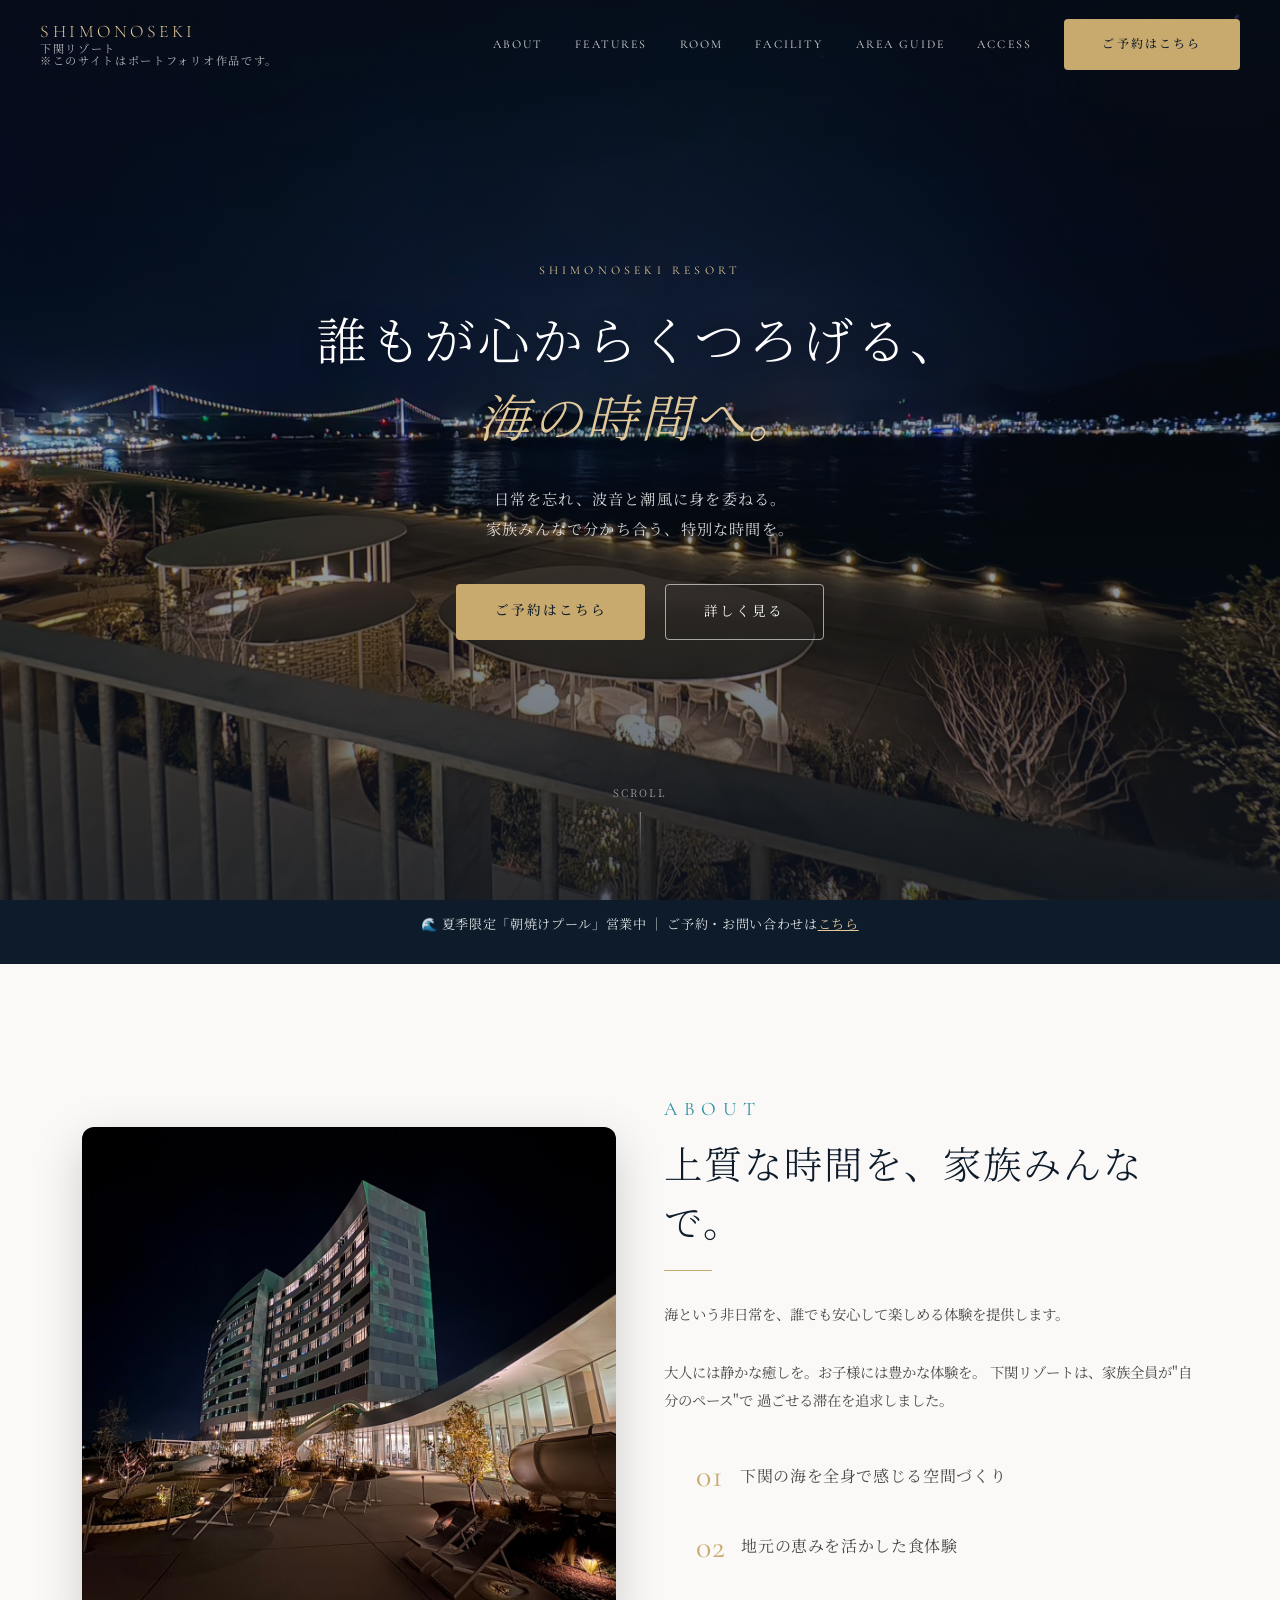
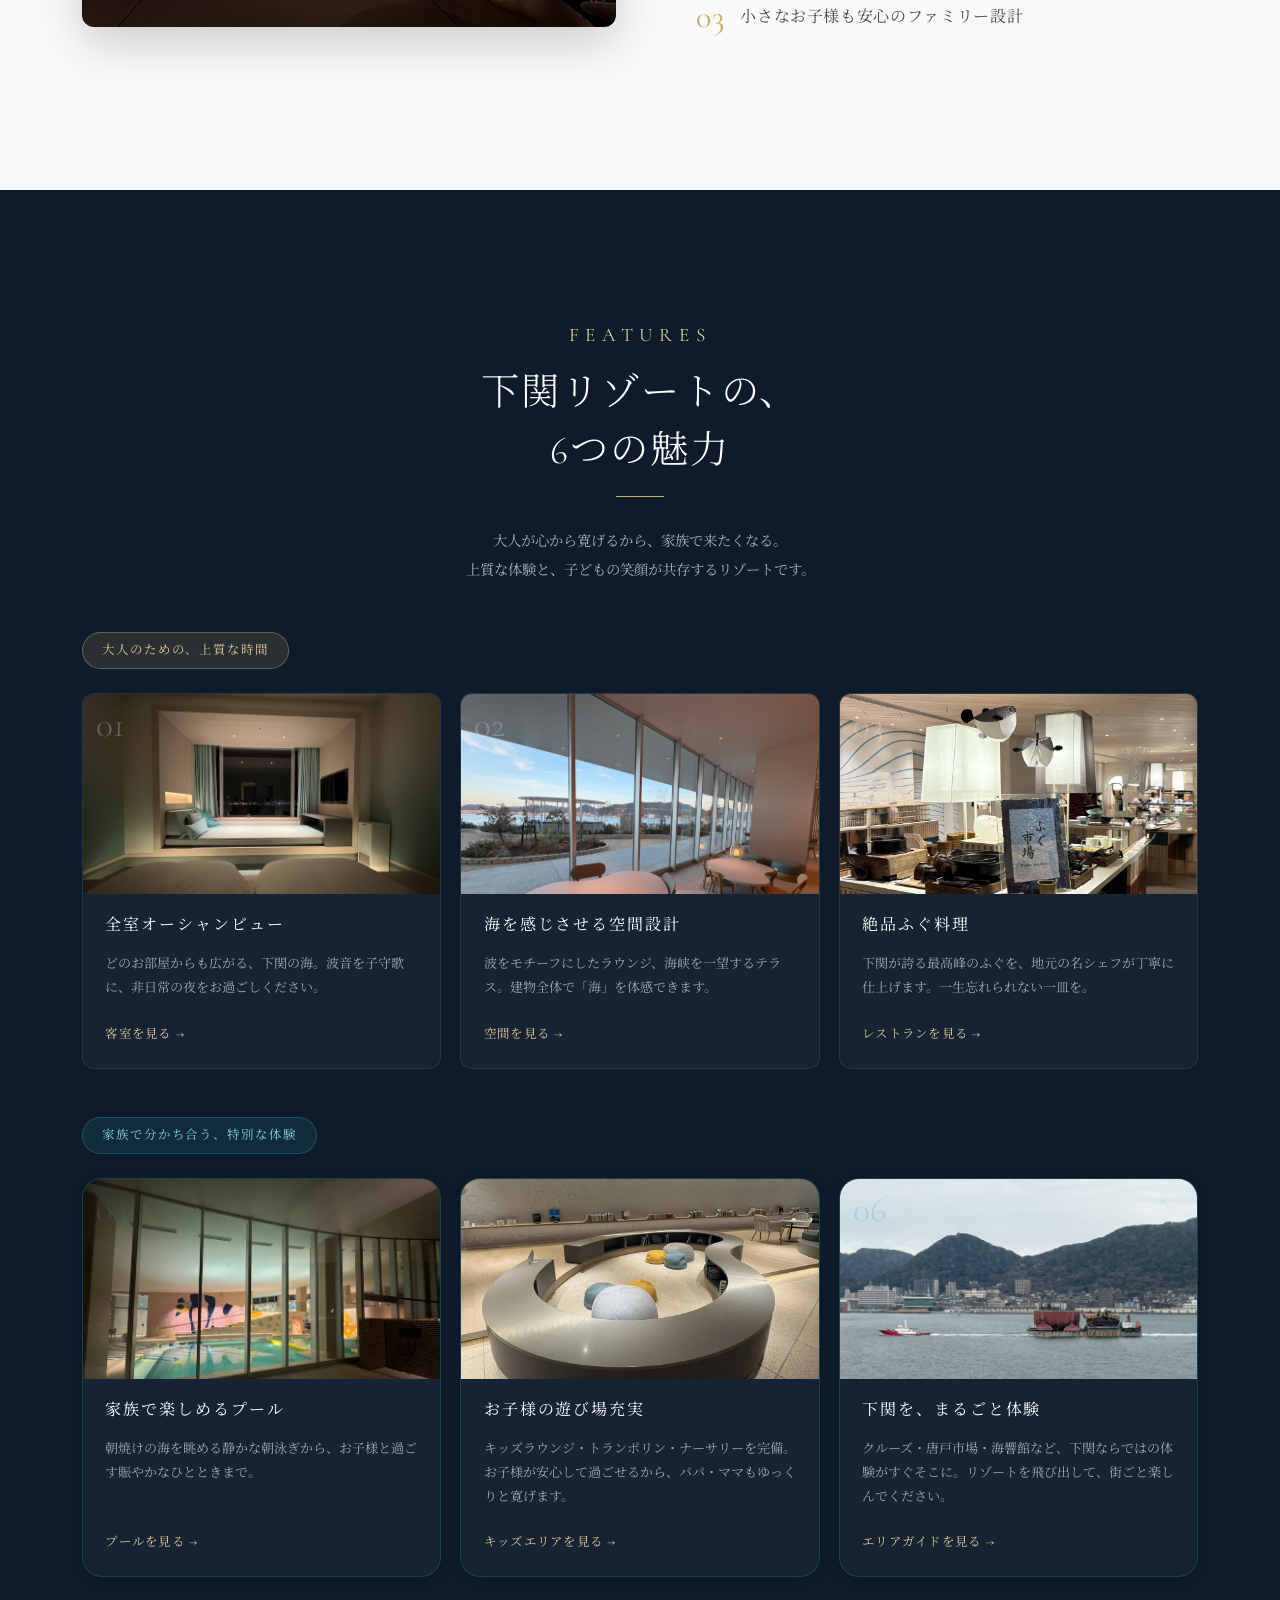
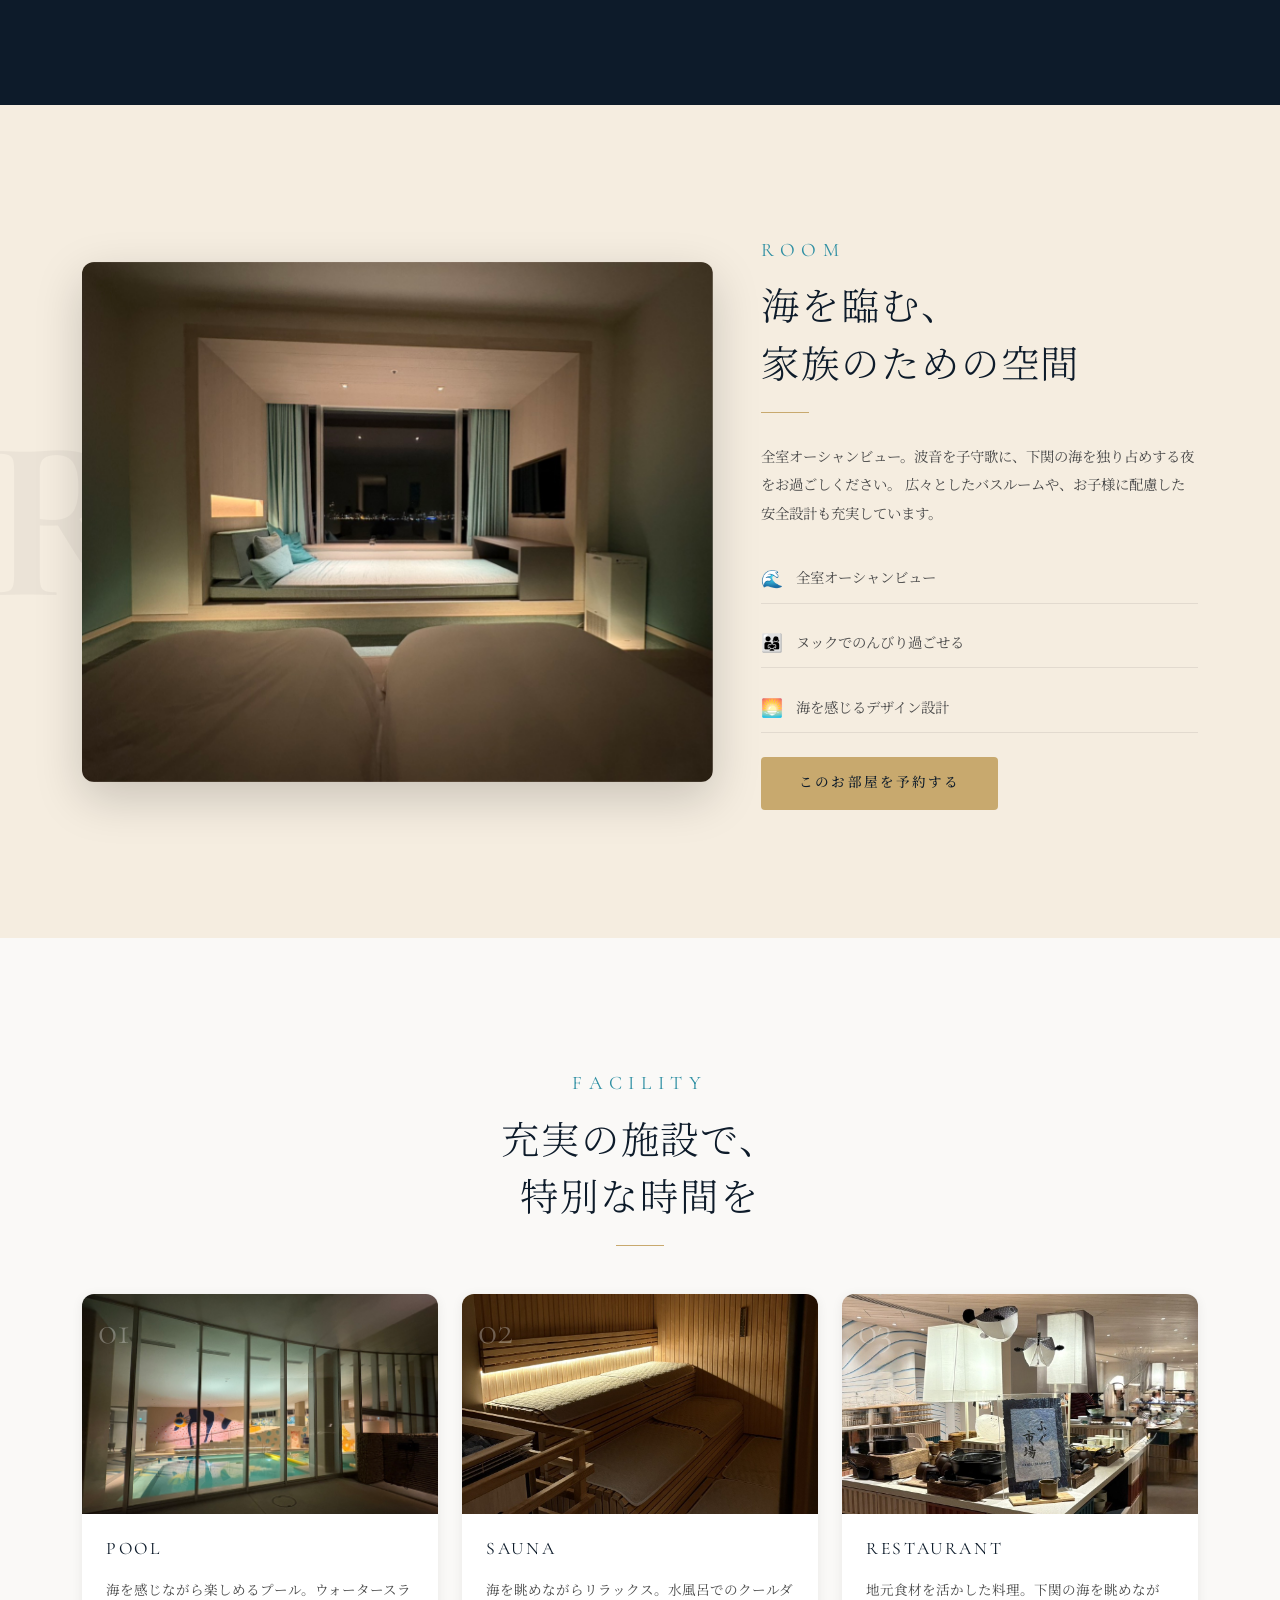
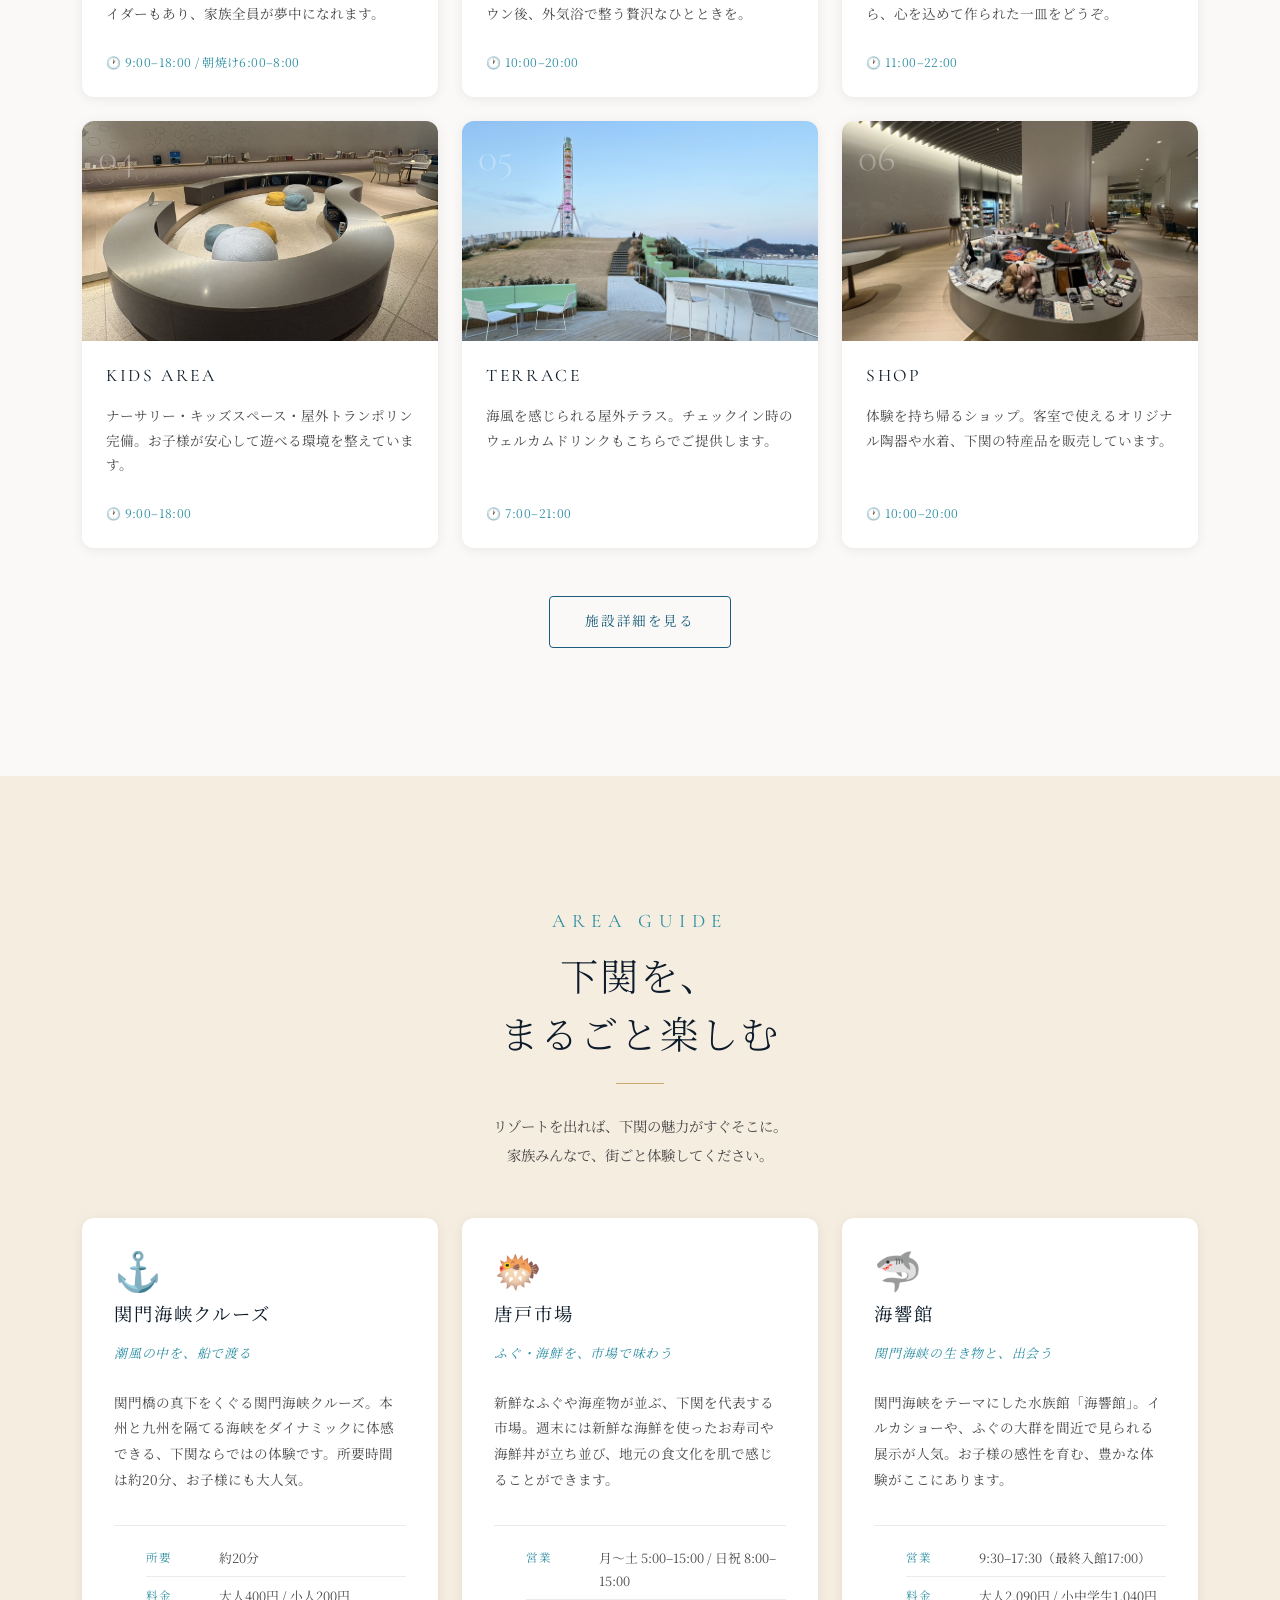
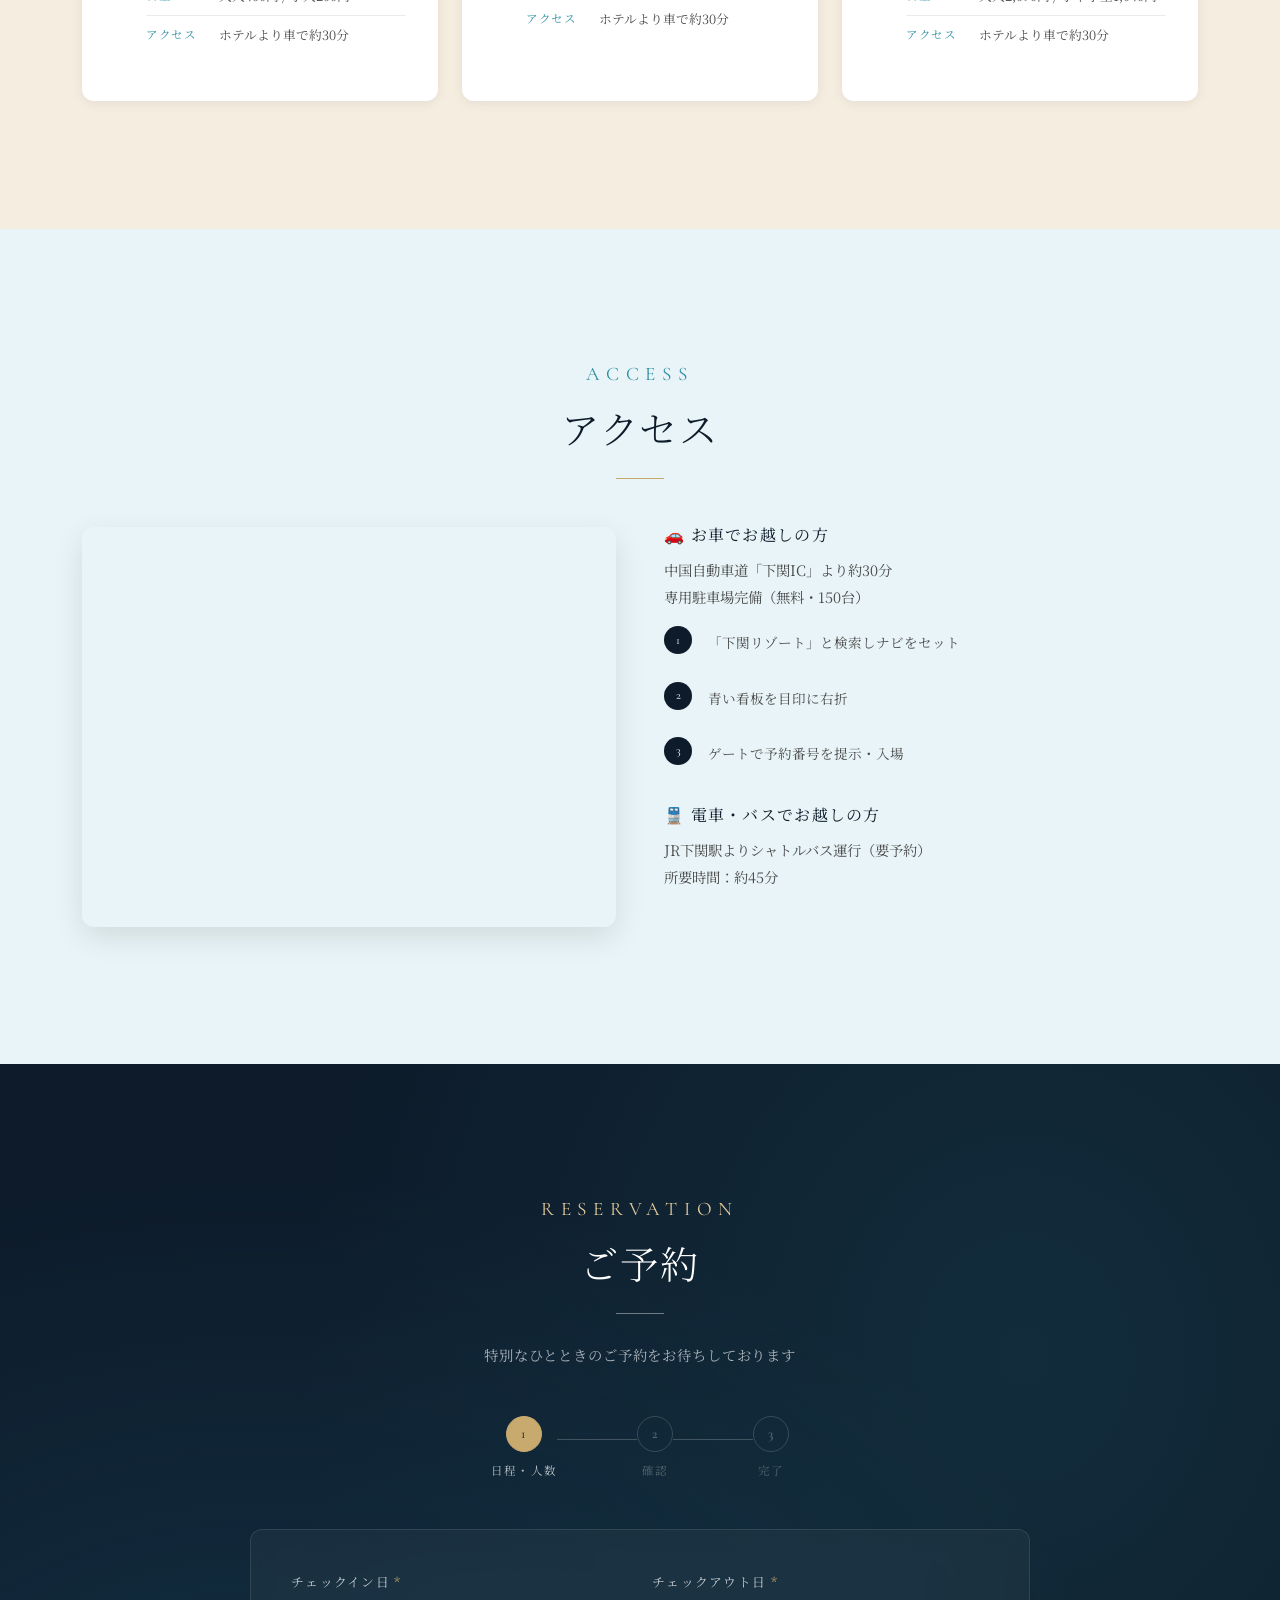
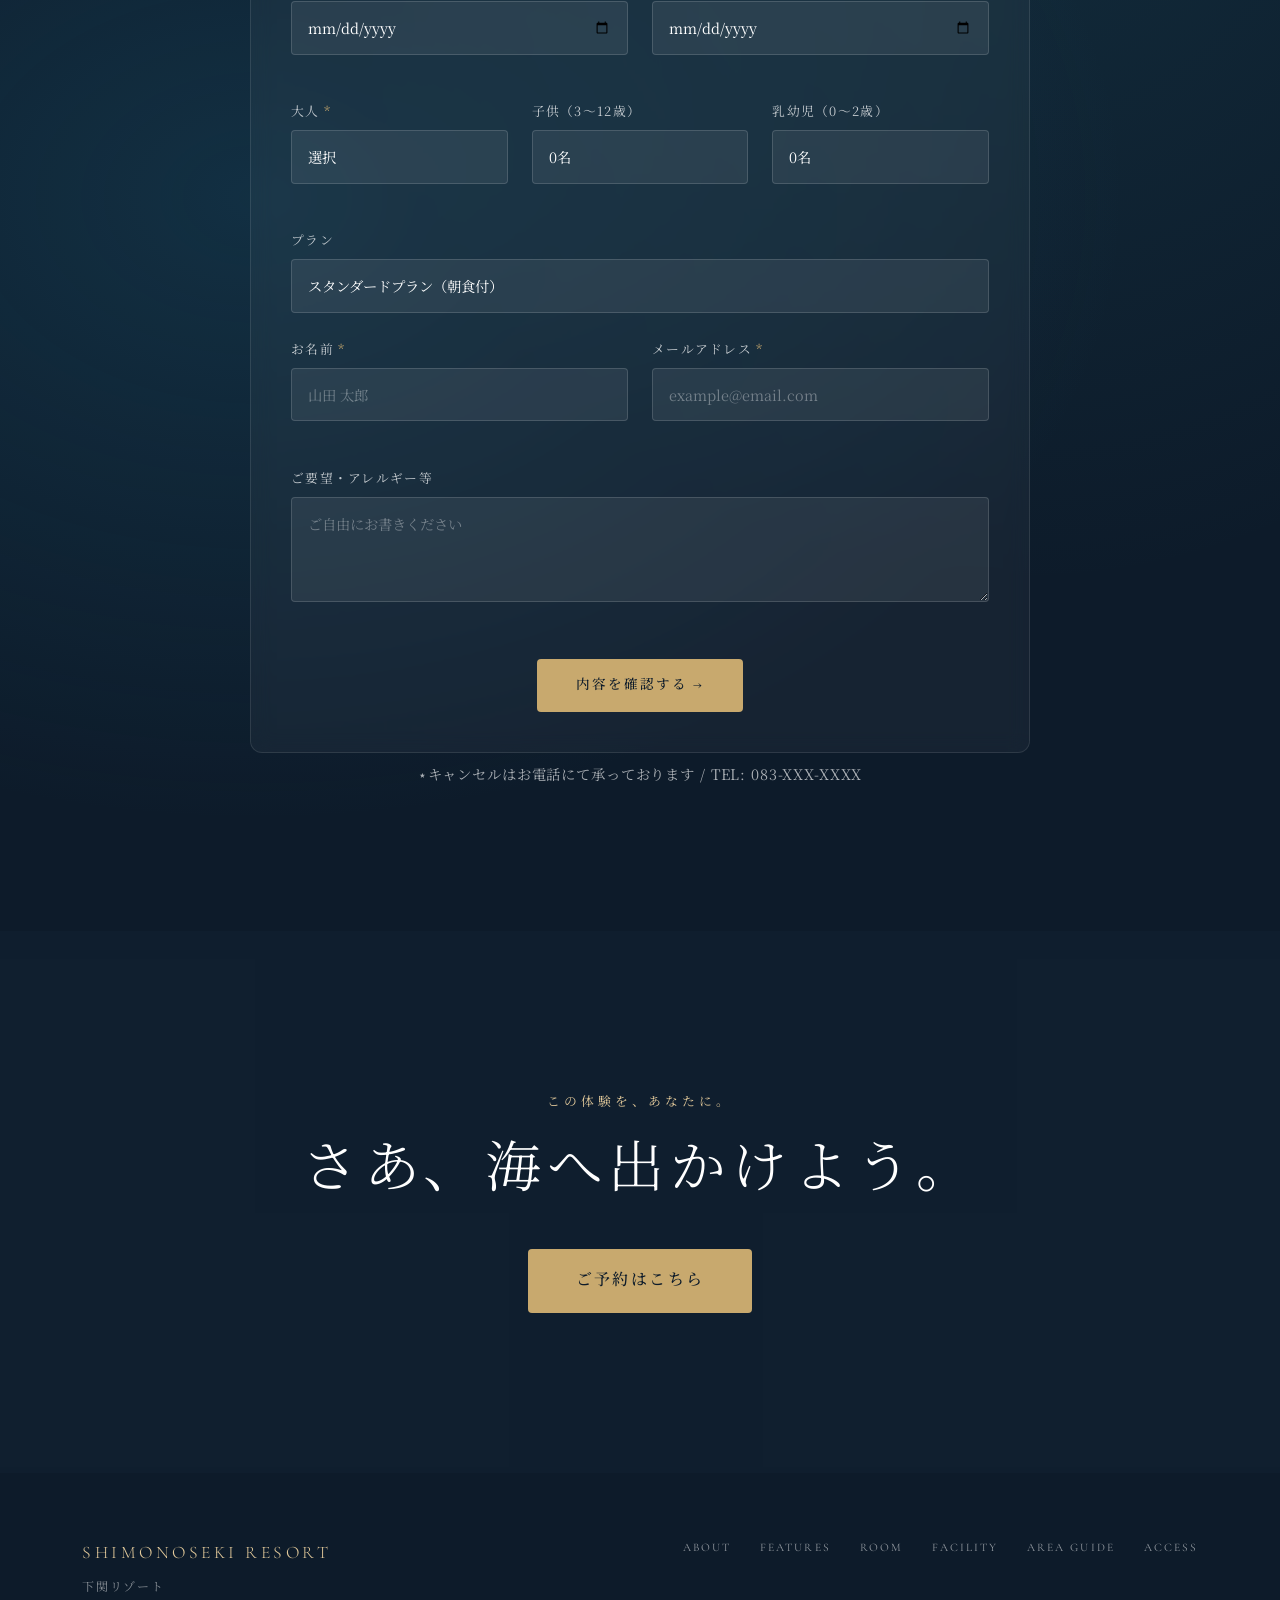
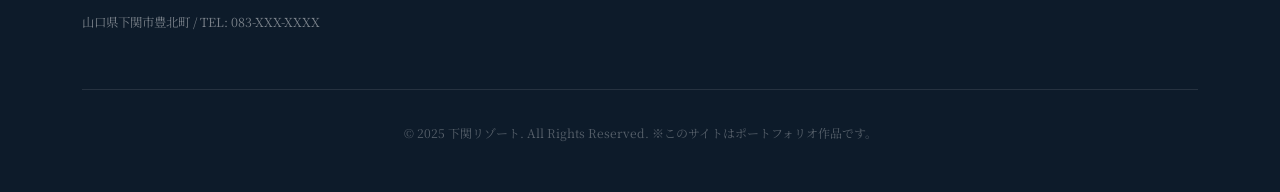
==== commit 398b959d: "3回目コミット" ====
--- a/index.html
+++ b/index.html
@@ -15,7 +15,7 @@
     <div class="header-inner">
       <a href="#" class="logo">
         <span class="logo-en">SHIMONOSEKI</span>
-        <span class="logo-ja">下関リゾート</span>
+        <span class="logo-ja">下関リゾート <br>※このサイトはポートフォリオ作品です。</span>
       </a>
       <button class="nav-toggle" id="navToggle" aria-label="メニュー">
         <span></span><span></span><span></span>
--- a/style.css
+++ b/style.css
@@ -170,7 +170,7 @@
 .fv-bg {
   position: absolute;
   inset: 0;
-  background: url('../images/sea.jpg') center/cover no-repeat;
+  background: url('images/sea.jpg') center/cover no-repeat;
   transform: scale(1.05);
   animation: kenburns 18s ease-in-out infinite alternate;
 }
@@ -370,7 +370,7 @@
 
 .section-heading {
   font-family: var(--font-serif);
-  font-size: clamp(1.6rem, 3.8vw, 2.4rem);
+  font-size: clamp(1.5rem, 3.8vw, 2.4rem);
   font-weight: 300;
   line-height: 1.5;
   letter-spacing: 0.05em;
@@ -392,7 +392,7 @@
 .section-body {
   color: var(--text-mid);
   line-height: 2;
-  font-size: 0.95rem;
+  font-size: 0.9rem;
 }
 
 /* ============================================================
@@ -438,7 +438,7 @@
   display: flex;
   align-items: center;
   gap: 1rem;
-  font-size: 1.2rem;
+  font-size: 1rem;
   color: var(--text-mid);
   letter-spacing: 0.04em;
 }
@@ -1212,7 +1212,7 @@
 
 .cta-heading {
   font-family: var(--font-serif);
-  font-size: clamp(2rem, 5vw, 3.5rem);
+  font-size: clamp(1.8rem, 5vw, 3.5rem);
   font-weight: 300;
   color: var(--white);
   letter-spacing: 0.1em;
@@ -1344,7 +1344,7 @@
   
   .nav-toggle { display: flex; z-index: 1001; }
 
-  .fv-heading { font-size: 2.2rem; }
+  .fv-heading { font-size: 1.5rem; }
 
   .features-grid {
     grid-template-columns: 1fr;
